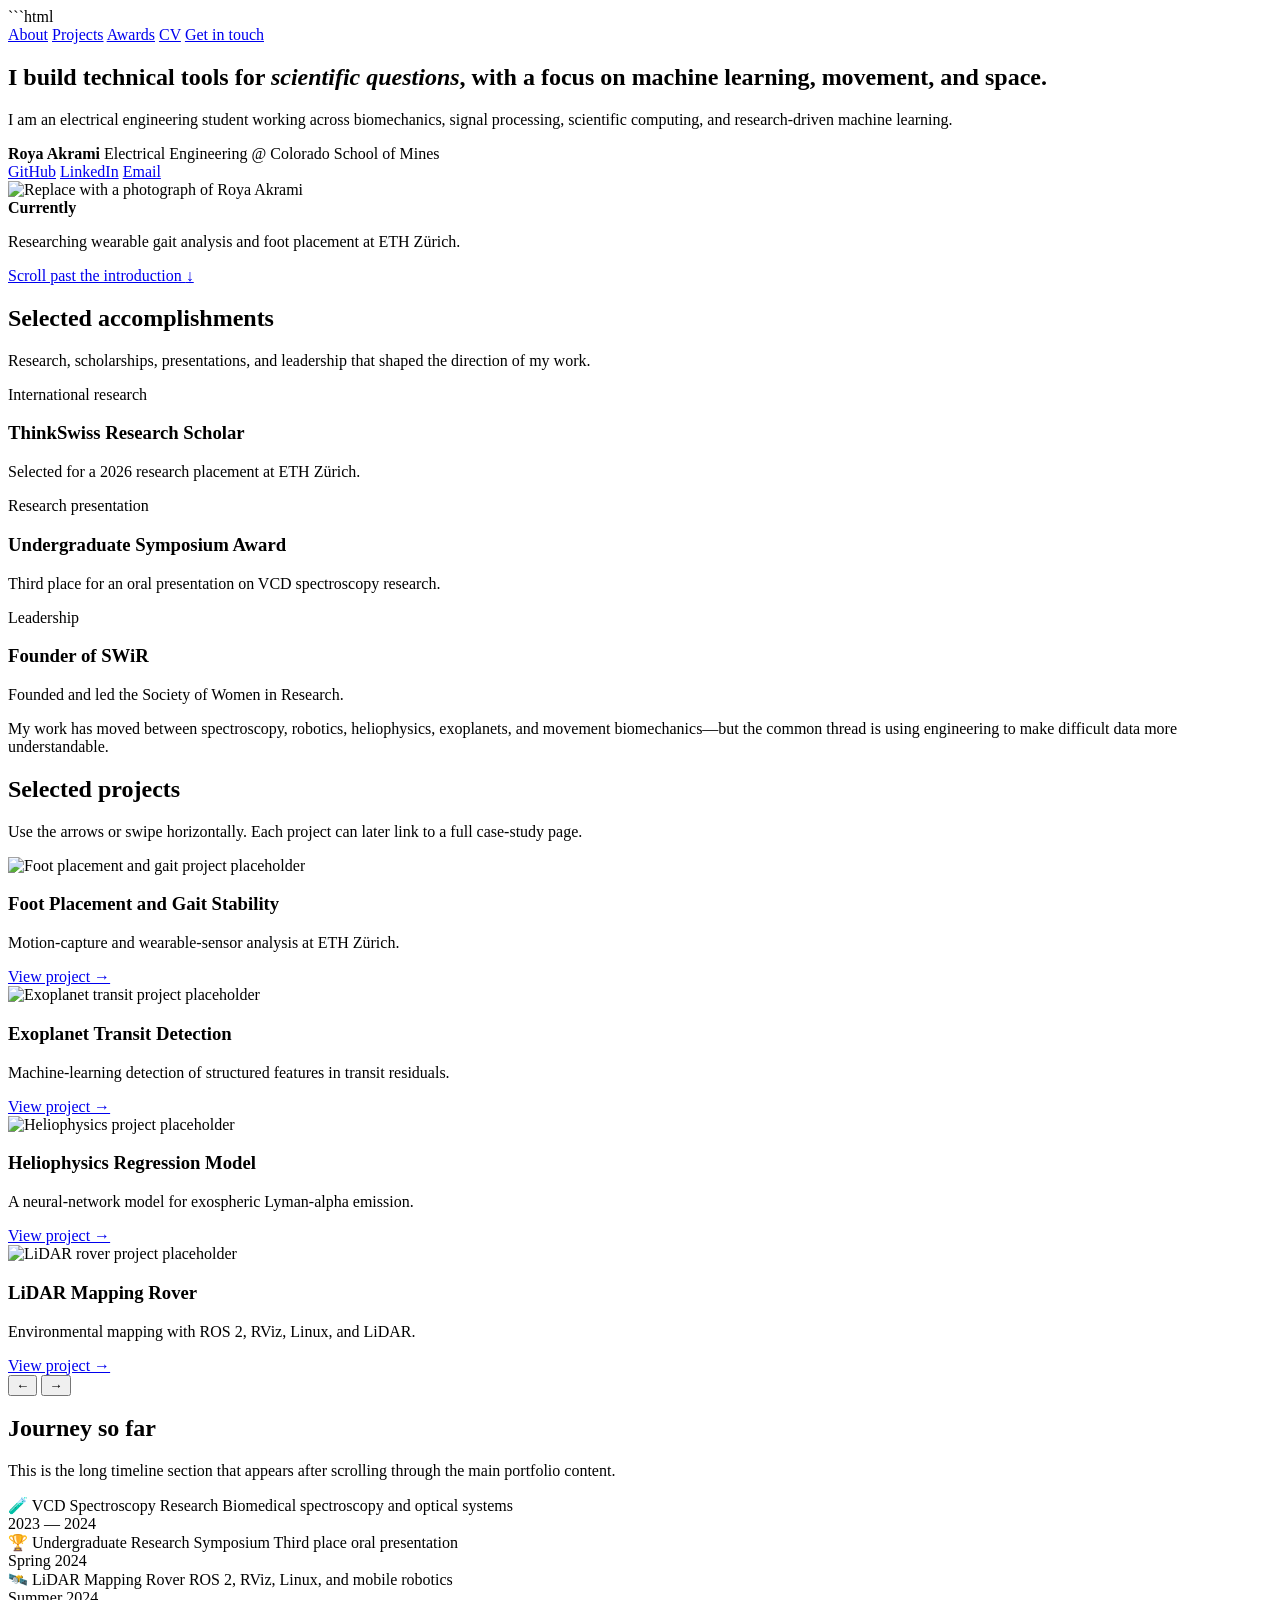
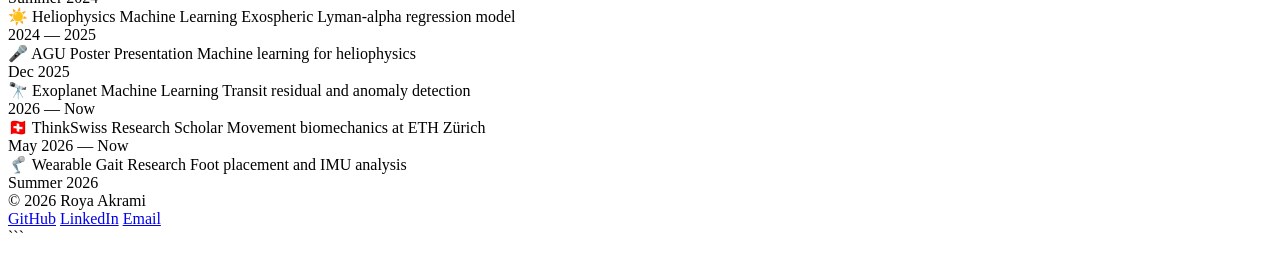
==== index.html @ 5601d7e2 "Create index.html" ====
```html
<!doctype html>
<html lang="en">
<head>
  <meta charset="utf-8">
  <meta name="viewport" content="width=device-width, initial-scale=1">
  <meta name="description" content="Roya Akrami — electrical engineering, research, machine learning, and scientific computing.">
  <title>Roya Akrami</title>
  <link rel="stylesheet" href="styles.css">
</head>
<body>
  <div class="site">

<header class="site-header">
  <a class="logo-dots" href="index.html" aria-label="Roya Akrami home">
    <span></span><span></span><span></span><span></span><span></span>
  </a>

  <nav class="nav" aria-label="Main navigation">
    <a href="about.html" >About</a>
    <a href="projects.html" >Projects</a>
    <a href="awards.html" >Awards</a>
    <a href="cv.html" >CV</a>
    <a class="contact-link" href="mailto:YOUR-EMAIL">Get in touch</a>
  </nav>
</header>


    <main>
      <section class="hero">
        <div class="hero-copy">
          <h1>
            I build technical tools for
            <em>scientific questions</em>,
            with a focus on <strong>machine learning</strong>,
            <span class="highlight-word">movement</span>,
            and space.
          </h1>

          <p class="hero-intro">
            I am an electrical engineering student working across biomechanics,
            signal processing, scientific computing, and research-driven machine learning.
          </p>

          <div class="identity">
            <strong>Roya Akrami</strong>
            <span>Electrical Engineering @ Colorado School of Mines</span>

            <div class="social-row">
              <a href="https://github.com/YOUR-USERNAME">GitHub</a>
              <a href="https://www.linkedin.com/in/YOUR-LINKEDIN">LinkedIn</a>
              <a href="mailto:YOUR-EMAIL">Email</a>
            </div>
          </div>
        </div>

        <aside class="hero-visual">
          <article class="photo-card">
            <img src="assets/profile-placeholder.svg" alt="Replace with a photograph of Roya Akrami">
            <div class="photo-caption">
              <strong>Currently</strong>
              <p>Researching wearable gait analysis and foot placement at ETH Zürich.</p>
            </div>
          </article>

          <a class="scroll-pill" href="#accomplishments">
            Scroll past the introduction
            <span aria-hidden="true">↓</span>
          </a>
        </aside>
      </section>

      <section class="section" id="accomplishments">
        <div class="section-heading">
          <h2>Selected accomplishments</h2>
          <p>
            Research, scholarships, presentations, and leadership that shaped
            the direction of my work.
          </p>
        </div>

        <div class="cards">
          <article class="accomplishment-card">
            <span class="card-kicker">International research</span>
            <h3>ThinkSwiss Research Scholar</h3>
            <p>Selected for a 2026 research placement at ETH Zürich.</p>
          </article>

          <article class="accomplishment-card">
            <span class="card-kicker">Research presentation</span>
            <h3>Undergraduate Symposium Award</h3>
            <p>Third place for an oral presentation on VCD spectroscopy research.</p>
          </article>

          <article class="accomplishment-card">
            <span class="card-kicker">Leadership</span>
            <h3>Founder of SWiR</h3>
            <p>Founded and led the Society of Women in Research.</p>
          </article>
        </div>

        <p class="accomplishments-note">
          My work has moved between spectroscopy, robotics, heliophysics,
          exoplanets, and movement biomechanics—but the common thread is using
          engineering to make difficult data more understandable.
        </p>
      </section>

      <section class="section" id="projects">
        <div class="section-heading">
          <h2>Selected projects</h2>
          <p>
            Use the arrows or swipe horizontally. Each project can later link
            to a full case-study page.
          </p>
        </div>

        <div class="project-slider">
          <div class="project-track" data-project-track>
            <article class="project-card">
              <img src="assets/gait-project.svg" alt="Foot placement and gait project placeholder">
              <div class="project-card-content">
                <h3>Foot Placement and Gait Stability</h3>
                <p>Motion-capture and wearable-sensor analysis at ETH Zürich.</p>
                <a href="projects.html#foot-placement">View project →</a>
              </div>
            </article>

            <article class="project-card">
              <img src="assets/exoplanet-project.svg" alt="Exoplanet transit project placeholder">
              <div class="project-card-content">
                <h3>Exoplanet Transit Detection</h3>
                <p>Machine-learning detection of structured features in transit residuals.</p>
                <a href="projects.html#exoplanet">View project →</a>
              </div>
            </article>

            <article class="project-card">
              <img src="assets/heliophysics-project.svg" alt="Heliophysics project placeholder">
              <div class="project-card-content">
                <h3>Heliophysics Regression Model</h3>
                <p>A neural-network model for exospheric Lyman-alpha emission.</p>
                <a href="projects.html#heliophysics">View project →</a>
              </div>
            </article>

            <article class="project-card">
              <img src="assets/lidar-project.svg" alt="LiDAR rover project placeholder">
              <div class="project-card-content">
                <h3>LiDAR Mapping Rover</h3>
                <p>Environmental mapping with ROS 2, RViz, Linux, and LiDAR.</p>
                <a href="projects.html#lidar">View project →</a>
              </div>
            </article>
          </div>

          <div class="slider-controls">
            <button class="slider-button" data-slider-previous aria-label="Previous project">←</button>
            <button class="slider-button" data-slider-next aria-label="Next project">→</button>
          </div>
        </div>
      </section>

      <section class="section" id="timeline">
        <div class="section-heading">
          <h2>Journey so far</h2>
          <p>
            This is the long timeline section that appears after scrolling
            through the main portfolio content.
          </p>
        </div>

        <div class="timeline">

    <div class="timeline-row">
      <div class="timeline-content">
        <span class="timeline-icon">🧪</span>
        <span class="timeline-title">VCD Spectroscopy Research</span>
        <span class="timeline-subtitle">Biomedical spectroscopy and optical systems</span>
      </div>
      <div class="timeline-line"></div>
      <div class="timeline-date">2023 — 2024</div>
    </div>


    <div class="timeline-row">
      <div class="timeline-content">
        <span class="timeline-icon">🏆</span>
        <span class="timeline-title">Undergraduate Research Symposium</span>
        <span class="timeline-subtitle">Third place oral presentation</span>
      </div>
      <div class="timeline-line"></div>
      <div class="timeline-date">Spring 2024</div>
    </div>


    <div class="timeline-row">
      <div class="timeline-content">
        <span class="timeline-icon">🛰️</span>
        <span class="timeline-title">LiDAR Mapping Rover</span>
        <span class="timeline-subtitle">ROS 2, RViz, Linux, and mobile robotics</span>
      </div>
      <div class="timeline-line"></div>
      <div class="timeline-date">Summer 2024</div>
    </div>


    <div class="timeline-row">
      <div class="timeline-content">
        <span class="timeline-icon">☀️</span>
        <span class="timeline-title">Heliophysics Machine Learning</span>
        <span class="timeline-subtitle">Exospheric Lyman-alpha regression model</span>
      </div>
      <div class="timeline-line"></div>
      <div class="timeline-date">2024 — 2025</div>
    </div>


    <div class="timeline-row">
      <div class="timeline-content">
        <span class="timeline-icon">🎤</span>
        <span class="timeline-title">AGU Poster Presentation</span>
        <span class="timeline-subtitle">Machine learning for heliophysics</span>
      </div>
      <div class="timeline-line"></div>
      <div class="timeline-date">Dec 2025</div>
    </div>


    <div class="timeline-row">
      <div class="timeline-content">
        <span class="timeline-icon">🔭</span>
        <span class="timeline-title">Exoplanet Machine Learning</span>
        <span class="timeline-subtitle">Transit residual and anomaly detection</span>
      </div>
      <div class="timeline-line"></div>
      <div class="timeline-date">2026 — Now<span class="current-dot"></span></div>
    </div>


    <div class="timeline-row">
      <div class="timeline-content">
        <span class="timeline-icon">🇨🇭</span>
        <span class="timeline-title">ThinkSwiss Research Scholar</span>
        <span class="timeline-subtitle">Movement biomechanics at ETH Zürich</span>
      </div>
      <div class="timeline-line"></div>
      <div class="timeline-date">May 2026 — Now<span class="current-dot"></span></div>
    </div>


    <div class="timeline-row">
      <div class="timeline-content">
        <span class="timeline-icon">🦿</span>
        <span class="timeline-title">Wearable Gait Research</span>
        <span class="timeline-subtitle">Foot placement and IMU analysis</span>
      </div>
      <div class="timeline-line"></div>
      <div class="timeline-date">Summer 2026</div>
    </div>

        </div>
      </section>
    </main>


<footer class="site-footer">
  <span>© 2026 Roya Akrami</span>
  <div class="footer-links">
    <a href="https://github.com/YOUR-USERNAME">GitHub</a>
    <a href="https://www.linkedin.com/in/YOUR-LINKEDIN">LinkedIn</a>
    <a href="mailto:YOUR-EMAIL">Email</a>
  </div>
</footer>

  </div>

  <script src="script.js"></script>
</body>
</html>
```
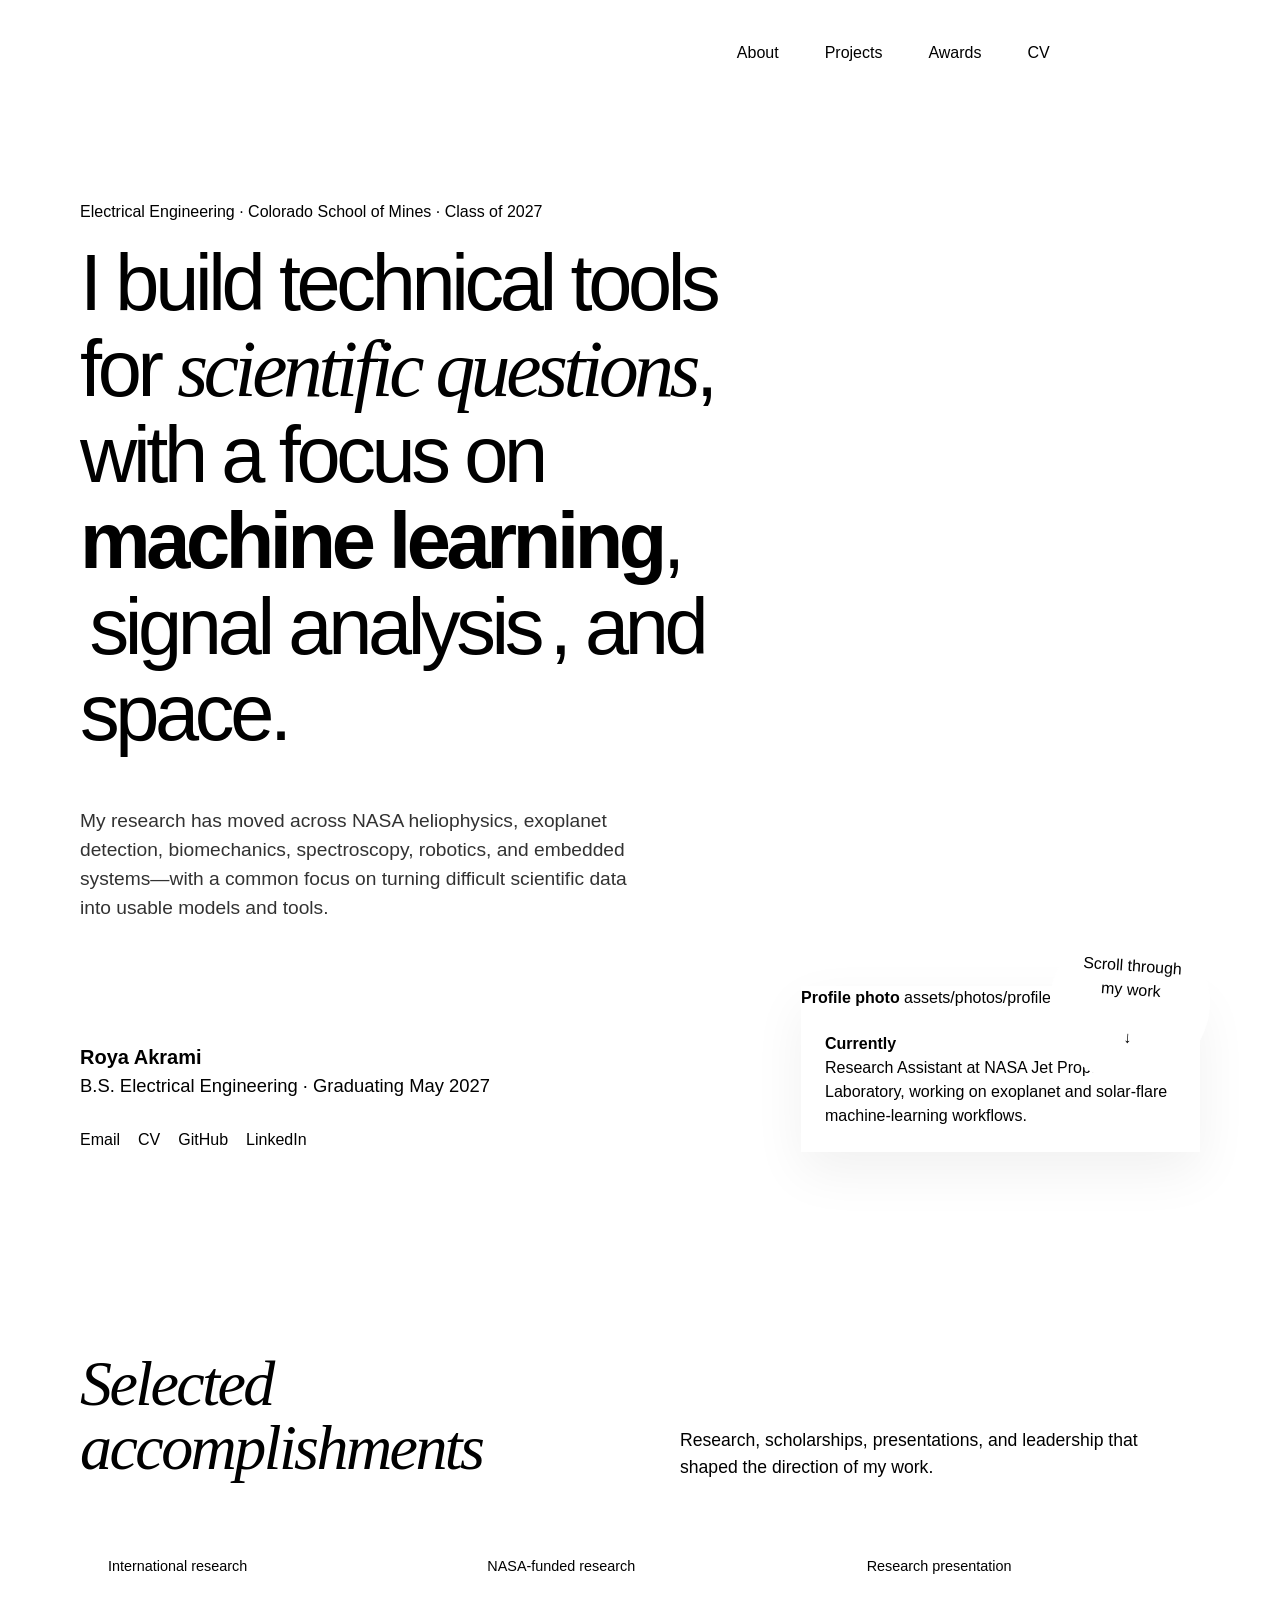
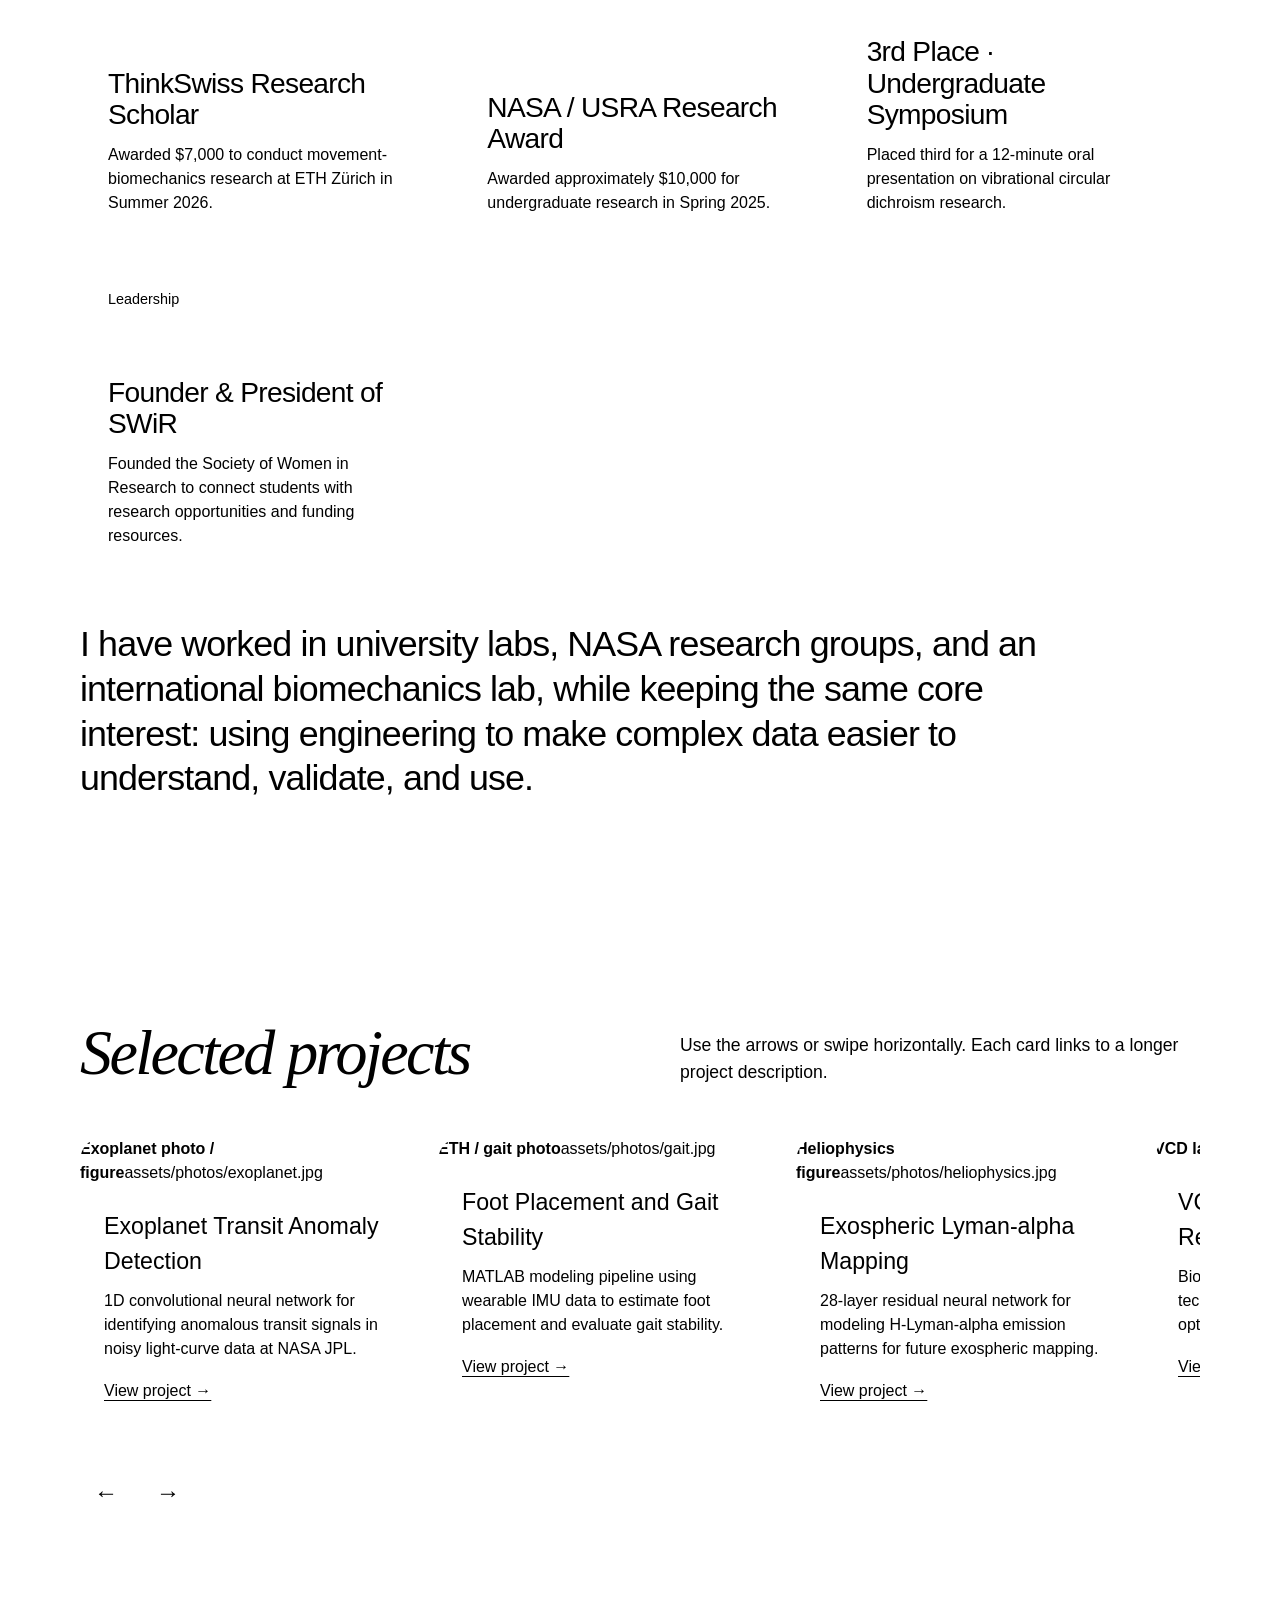
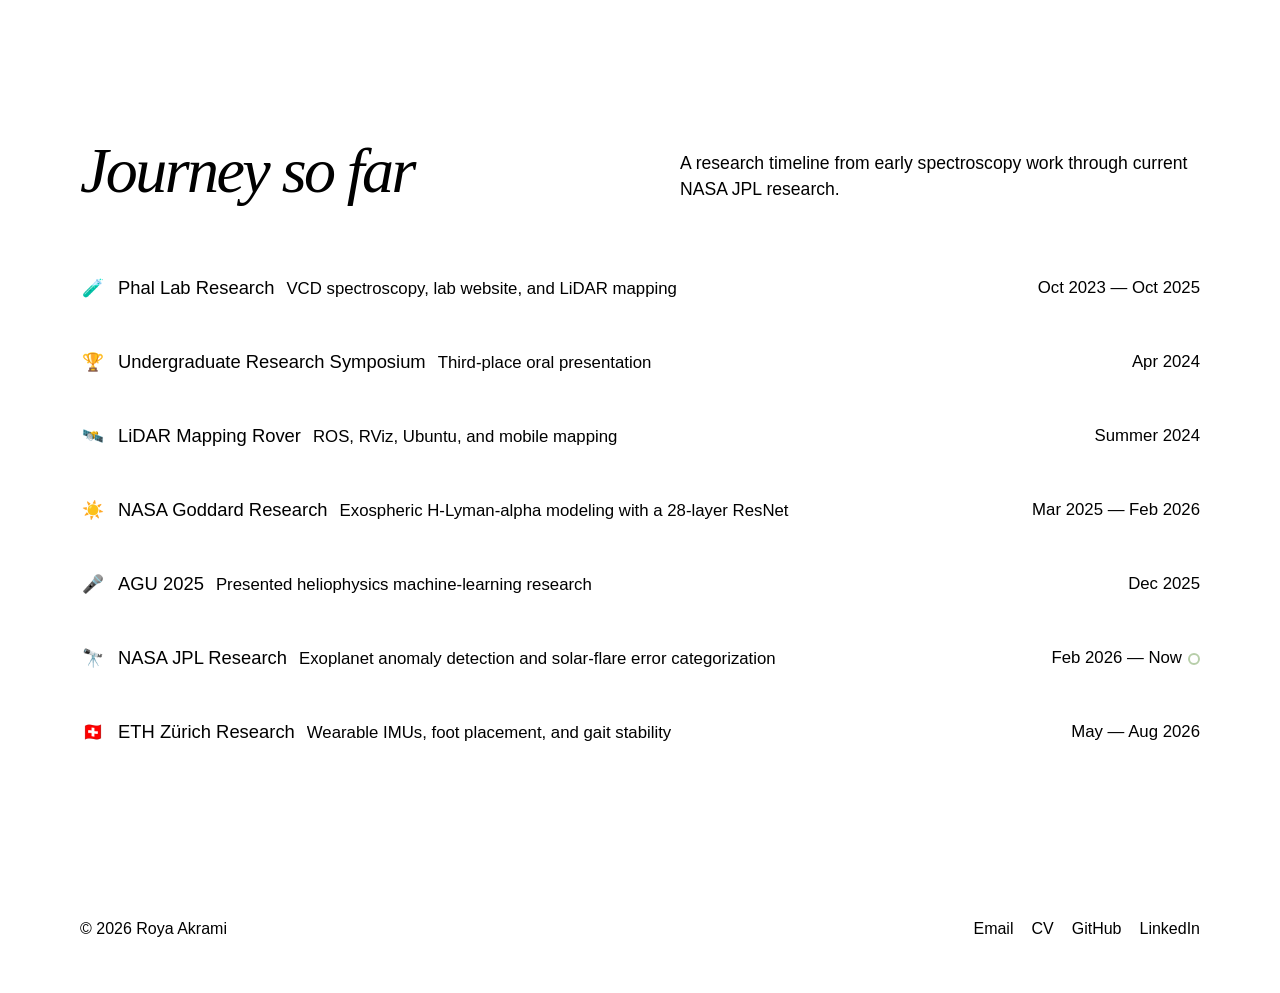
==== commit 5e8c4972: "Update index.html" ====
--- a/index.html
+++ b/index.html
@@ -1,70 +1,76 @@
-```html
 <!doctype html>
 <html lang="en">
 <head>
   <meta charset="utf-8">
   <meta name="viewport" content="width=device-width, initial-scale=1">
-  <meta name="description" content="Roya Akrami — electrical engineering, research, machine learning, and scientific computing.">
+  <meta name="description" content="Roya Akrami — electrical engineering, research, machine learning, scientific computing, biomechanics, and space science.">
   <title>Roya Akrami</title>
   <link rel="stylesheet" href="styles.css">
 </head>
 <body>
   <div class="site">
-
-<header class="site-header">
-  <a class="logo-dots" href="index.html" aria-label="Roya Akrami home">
-    <span></span><span></span><span></span><span></span><span></span>
-  </a>
-
-  <nav class="nav" aria-label="Main navigation">
-    <a href="about.html" >About</a>
-    <a href="projects.html" >Projects</a>
-    <a href="awards.html" >Awards</a>
-    <a href="cv.html" >CV</a>
-    <a class="contact-link" href="mailto:YOUR-EMAIL">Get in touch</a>
-  </nav>
-</header>
-
+    <header class="site-header">
+      <a class="logo-dots" href="index.html" aria-label="Roya Akrami home">
+        <span></span><span></span><span></span><span></span><span></span>
+      </a>
+
+      <nav class="nav" aria-label="Main navigation">
+        <a href="about.html">About</a>
+        <a href="projects.html">Projects</a>
+        <a href="awards.html">Awards</a>
+        <a href="cv.html">CV</a>
+        <a class="contact-link" href="mailto:roya_akrami@mines.edu">Get in touch</a>
+      </nav>
+    </header>
 
     <main>
       <section class="hero">
         <div class="hero-copy">
+          <p class="eyebrow">Electrical Engineering · Colorado School of Mines · Class of 2027</p>
           <h1>
             I build technical tools for
             <em>scientific questions</em>,
             with a focus on <strong>machine learning</strong>,
-            <span class="highlight-word">movement</span>,
+            <span class="highlight-word">signal analysis</span>,
             and space.
           </h1>
 
           <p class="hero-intro">
-            I am an electrical engineering student working across biomechanics,
-            signal processing, scientific computing, and research-driven machine learning.
+            My research has moved across NASA heliophysics, exoplanet detection,
+            biomechanics, spectroscopy, robotics, and embedded systems—with a common
+            focus on turning difficult scientific data into usable models and tools.
           </p>
 
           <div class="identity">
             <strong>Roya Akrami</strong>
-            <span>Electrical Engineering @ Colorado School of Mines</span>
+            <span>B.S. Electrical Engineering · Graduating May 2027</span>
 
             <div class="social-row">
+              <a href="mailto:roya_akrami@mines.edu">Email</a>
+              <a href="cv.html">CV</a>
+              <!-- Replace these two placeholders when you want to add your profiles. -->
               <a href="https://github.com/YOUR-USERNAME">GitHub</a>
               <a href="https://www.linkedin.com/in/YOUR-LINKEDIN">LinkedIn</a>
-              <a href="mailto:YOUR-EMAIL">Email</a>
             </div>
           </div>
         </div>
 
         <aside class="hero-visual">
           <article class="photo-card">
-            <img src="assets/profile-placeholder.svg" alt="Replace with a photograph of Roya Akrami">
+            <div class="photo-slot portrait-photo" style="--photo: url('assets/photos/profile.jpg');">
+              <div class="photo-slot-label">
+                <strong>Profile photo</strong>
+                <span>assets/photos/profile.jpg</span>
+              </div>
+            </div>
             <div class="photo-caption">
               <strong>Currently</strong>
-              <p>Researching wearable gait analysis and foot placement at ETH Zürich.</p>
+              <p>Research Assistant at NASA Jet Propulsion Laboratory, working on exoplanet and solar-flare machine-learning workflows.</p>
             </div>
           </article>
 
           <a class="scroll-pill" href="#accomplishments">
-            Scroll past the introduction
+            Scroll through my work
             <span aria-hidden="true">↓</span>
           </a>
         </aside>
@@ -73,82 +79,101 @@
       <section class="section" id="accomplishments">
         <div class="section-heading">
           <h2>Selected accomplishments</h2>
-          <p>
-            Research, scholarships, presentations, and leadership that shaped
-            the direction of my work.
-          </p>
-        </div>
-
-        <div class="cards">
+          <p>Research, scholarships, presentations, and leadership that shaped the direction of my work.</p>
+        </div>
+
+        <div class="cards accomplishment-grid">
           <article class="accomplishment-card">
             <span class="card-kicker">International research</span>
             <h3>ThinkSwiss Research Scholar</h3>
-            <p>Selected for a 2026 research placement at ETH Zürich.</p>
+            <p>Awarded $7,000 to conduct movement-biomechanics research at ETH Zürich in Summer 2026.</p>
+          </article>
+
+          <article class="accomplishment-card">
+            <span class="card-kicker">NASA-funded research</span>
+            <h3>NASA / USRA Research Award</h3>
+            <p>Awarded approximately $10,000 for undergraduate research in Spring 2025.</p>
           </article>
 
           <article class="accomplishment-card">
             <span class="card-kicker">Research presentation</span>
-            <h3>Undergraduate Symposium Award</h3>
-            <p>Third place for an oral presentation on VCD spectroscopy research.</p>
+            <h3>3rd Place · Undergraduate Symposium</h3>
+            <p>Placed third for a 12-minute oral presentation on vibrational circular dichroism research.</p>
           </article>
 
           <article class="accomplishment-card">
             <span class="card-kicker">Leadership</span>
-            <h3>Founder of SWiR</h3>
-            <p>Founded and led the Society of Women in Research.</p>
+            <h3>Founder & President of SWiR</h3>
+            <p>Founded the Society of Women in Research to connect students with research opportunities and funding resources.</p>
           </article>
         </div>
 
         <p class="accomplishments-note">
-          My work has moved between spectroscopy, robotics, heliophysics,
-          exoplanets, and movement biomechanics—but the common thread is using
-          engineering to make difficult data more understandable.
+          I have worked in university labs, NASA research groups, and an international biomechanics lab,
+          while keeping the same core interest: using engineering to make complex data easier to understand,
+          validate, and use.
         </p>
       </section>
 
       <section class="section" id="projects">
         <div class="section-heading">
           <h2>Selected projects</h2>
-          <p>
-            Use the arrows or swipe horizontally. Each project can later link
-            to a full case-study page.
-          </p>
+          <p>Use the arrows or swipe horizontally. Each card links to a longer project description.</p>
         </div>
 
         <div class="project-slider">
           <div class="project-track" data-project-track>
             <article class="project-card">
-              <img src="assets/gait-project.svg" alt="Foot placement and gait project placeholder">
+              <div class="photo-slot project-photo" style="--photo: url('assets/photos/exoplanet.jpg');">
+                <div class="photo-slot-label"><strong>Exoplanet photo / figure</strong><span>assets/photos/exoplanet.jpg</span></div>
+              </div>
+              <div class="project-card-content">
+                <h3>Exoplanet Transit Anomaly Detection</h3>
+                <p>1D convolutional neural network for identifying anomalous transit signals in noisy light-curve data at NASA JPL.</p>
+                <a href="projects.html#exoplanet">View project →</a>
+              </div>
+            </article>
+
+            <article class="project-card">
+              <div class="photo-slot project-photo" style="--photo: url('assets/photos/gait.jpg');">
+                <div class="photo-slot-label"><strong>ETH / gait photo</strong><span>assets/photos/gait.jpg</span></div>
+              </div>
               <div class="project-card-content">
                 <h3>Foot Placement and Gait Stability</h3>
-                <p>Motion-capture and wearable-sensor analysis at ETH Zürich.</p>
+                <p>MATLAB modeling pipeline using wearable IMU data to estimate foot placement and evaluate gait stability.</p>
                 <a href="projects.html#foot-placement">View project →</a>
               </div>
             </article>
 
             <article class="project-card">
-              <img src="assets/exoplanet-project.svg" alt="Exoplanet transit project placeholder">
-              <div class="project-card-content">
-                <h3>Exoplanet Transit Detection</h3>
-                <p>Machine-learning detection of structured features in transit residuals.</p>
-                <a href="projects.html#exoplanet">View project →</a>
-              </div>
-            </article>
-
-            <article class="project-card">
-              <img src="assets/heliophysics-project.svg" alt="Heliophysics project placeholder">
-              <div class="project-card-content">
-                <h3>Heliophysics Regression Model</h3>
-                <p>A neural-network model for exospheric Lyman-alpha emission.</p>
+              <div class="photo-slot project-photo" style="--photo: url('assets/photos/heliophysics.jpg');">
+                <div class="photo-slot-label"><strong>Heliophysics figure</strong><span>assets/photos/heliophysics.jpg</span></div>
+              </div>
+              <div class="project-card-content">
+                <h3>Exospheric Lyman-alpha Mapping</h3>
+                <p>28-layer residual neural network for modeling H-Lyman-alpha emission patterns for future exospheric mapping.</p>
                 <a href="projects.html#heliophysics">View project →</a>
               </div>
             </article>
 
             <article class="project-card">
-              <img src="assets/lidar-project.svg" alt="LiDAR rover project placeholder">
+              <div class="photo-slot project-photo" style="--photo: url('assets/photos/vcd.jpg');">
+                <div class="photo-slot-label"><strong>VCD lab photo</strong><span>assets/photos/vcd.jpg</span></div>
+              </div>
+              <div class="project-card-content">
+                <h3>VCD Spectroscopy Research</h3>
+                <p>Biomedical spectroscopy research, technical figures, literature work, and optical-system research.</p>
+                <a href="projects.html#vcd">View project →</a>
+              </div>
+            </article>
+
+            <article class="project-card">
+              <div class="photo-slot project-photo" style="--photo: url('assets/photos/lidar.jpg');">
+                <div class="photo-slot-label"><strong>LiDAR rover photo</strong><span>assets/photos/lidar.jpg</span></div>
+              </div>
               <div class="project-card-content">
                 <h3>LiDAR Mapping Rover</h3>
-                <p>Environmental mapping with ROS 2, RViz, Linux, and LiDAR.</p>
+                <p>2D environmental mapping on a LattePanda using Ubuntu, ROS, RViz, and LiDAR.</p>
                 <a href="projects.html#lidar">View project →</a>
               </div>
             </article>
@@ -164,118 +189,31 @@
       <section class="section" id="timeline">
         <div class="section-heading">
           <h2>Journey so far</h2>
-          <p>
-            This is the long timeline section that appears after scrolling
-            through the main portfolio content.
-          </p>
+          <p>A research timeline from early spectroscopy work through current NASA JPL research.</p>
         </div>
 
         <div class="timeline">
-
-    <div class="timeline-row">
-      <div class="timeline-content">
-        <span class="timeline-icon">🧪</span>
-        <span class="timeline-title">VCD Spectroscopy Research</span>
-        <span class="timeline-subtitle">Biomedical spectroscopy and optical systems</span>
+          <div class="timeline-row"><div class="timeline-content"><span class="timeline-icon">🧪</span><span class="timeline-title">Phal Lab Research</span><span class="timeline-subtitle">VCD spectroscopy, lab website, and LiDAR mapping</span></div><div class="timeline-line"></div><div class="timeline-date">Oct 2023 — Oct 2025</div></div>
+          <div class="timeline-row"><div class="timeline-content"><span class="timeline-icon">🏆</span><span class="timeline-title">Undergraduate Research Symposium</span><span class="timeline-subtitle">Third-place oral presentation</span></div><div class="timeline-line"></div><div class="timeline-date">Apr 2024</div></div>
+          <div class="timeline-row"><div class="timeline-content"><span class="timeline-icon">🛰️</span><span class="timeline-title">LiDAR Mapping Rover</span><span class="timeline-subtitle">ROS, RViz, Ubuntu, and mobile mapping</span></div><div class="timeline-line"></div><div class="timeline-date">Summer 2024</div></div>
+          <div class="timeline-row"><div class="timeline-content"><span class="timeline-icon">☀️</span><span class="timeline-title">NASA Goddard Research</span><span class="timeline-subtitle">Exospheric H-Lyman-alpha modeling with a 28-layer ResNet</span></div><div class="timeline-line"></div><div class="timeline-date">Mar 2025 — Feb 2026</div></div>
+          <div class="timeline-row"><div class="timeline-content"><span class="timeline-icon">🎤</span><span class="timeline-title">AGU 2025</span><span class="timeline-subtitle">Presented heliophysics machine-learning research</span></div><div class="timeline-line"></div><div class="timeline-date">Dec 2025</div></div>
+          <div class="timeline-row"><div class="timeline-content"><span class="timeline-icon">🔭</span><span class="timeline-title">NASA JPL Research</span><span class="timeline-subtitle">Exoplanet anomaly detection and solar-flare error categorization</span></div><div class="timeline-line"></div><div class="timeline-date">Feb 2026 — Now<span class="current-dot"></span></div></div>
+          <div class="timeline-row"><div class="timeline-content"><span class="timeline-icon">🇨🇭</span><span class="timeline-title">ETH Zürich Research</span><span class="timeline-subtitle">Wearable IMUs, foot placement, and gait stability</span></div><div class="timeline-line"></div><div class="timeline-date">May — Aug 2026</div></div>
+        </div>
+      </section>
+    </main>
+
+    <footer class="site-footer">
+      <span>© 2026 Roya Akrami</span>
+      <div class="footer-links">
+        <a href="mailto:roya_akrami@mines.edu">Email</a>
+        <a href="cv.html">CV</a>
+        <a href="https://github.com/YOUR-USERNAME">GitHub</a>
+        <a href="https://www.linkedin.com/in/YOUR-LINKEDIN">LinkedIn</a>
       </div>
-      <div class="timeline-line"></div>
-      <div class="timeline-date">2023 — 2024</div>
-    </div>
-
-
-    <div class="timeline-row">
-      <div class="timeline-content">
-        <span class="timeline-icon">🏆</span>
-        <span class="timeline-title">Undergraduate Research Symposium</span>
-        <span class="timeline-subtitle">Third place oral presentation</span>
-      </div>
-      <div class="timeline-line"></div>
-      <div class="timeline-date">Spring 2024</div>
-    </div>
-
-
-    <div class="timeline-row">
-      <div class="timeline-content">
-        <span class="timeline-icon">🛰️</span>
-        <span class="timeline-title">LiDAR Mapping Rover</span>
-        <span class="timeline-subtitle">ROS 2, RViz, Linux, and mobile robotics</span>
-      </div>
-      <div class="timeline-line"></div>
-      <div class="timeline-date">Summer 2024</div>
-    </div>
-
-
-    <div class="timeline-row">
-      <div class="timeline-content">
-        <span class="timeline-icon">☀️</span>
-        <span class="timeline-title">Heliophysics Machine Learning</span>
-        <span class="timeline-subtitle">Exospheric Lyman-alpha regression model</span>
-      </div>
-      <div class="timeline-line"></div>
-      <div class="timeline-date">2024 — 2025</div>
-    </div>
-
-
-    <div class="timeline-row">
-      <div class="timeline-content">
-        <span class="timeline-icon">🎤</span>
-        <span class="timeline-title">AGU Poster Presentation</span>
-        <span class="timeline-subtitle">Machine learning for heliophysics</span>
-      </div>
-      <div class="timeline-line"></div>
-      <div class="timeline-date">Dec 2025</div>
-    </div>
-
-
-    <div class="timeline-row">
-      <div class="timeline-content">
-        <span class="timeline-icon">🔭</span>
-        <span class="timeline-title">Exoplanet Machine Learning</span>
-        <span class="timeline-subtitle">Transit residual and anomaly detection</span>
-      </div>
-      <div class="timeline-line"></div>
-      <div class="timeline-date">2026 — Now<span class="current-dot"></span></div>
-    </div>
-
-
-    <div class="timeline-row">
-      <div class="timeline-content">
-        <span class="timeline-icon">🇨🇭</span>
-        <span class="timeline-title">ThinkSwiss Research Scholar</span>
-        <span class="timeline-subtitle">Movement biomechanics at ETH Zürich</span>
-      </div>
-      <div class="timeline-line"></div>
-      <div class="timeline-date">May 2026 — Now<span class="current-dot"></span></div>
-    </div>
-
-
-    <div class="timeline-row">
-      <div class="timeline-content">
-        <span class="timeline-icon">🦿</span>
-        <span class="timeline-title">Wearable Gait Research</span>
-        <span class="timeline-subtitle">Foot placement and IMU analysis</span>
-      </div>
-      <div class="timeline-line"></div>
-      <div class="timeline-date">Summer 2026</div>
-    </div>
-
-        </div>
-      </section>
-    </main>
-
-
-<footer class="site-footer">
-  <span>© 2026 Roya Akrami</span>
-  <div class="footer-links">
-    <a href="https://github.com/YOUR-USERNAME">GitHub</a>
-    <a href="https://www.linkedin.com/in/YOUR-LINKEDIN">LinkedIn</a>
-    <a href="mailto:YOUR-EMAIL">Email</a>
+    </footer>
   </div>
-</footer>
-
-  </div>
-
   <script src="script.js"></script>
 </body>
 </html>
-```
--- a/styles.css
+++ b/styles.css
@@ -0,0 +1,708 @@
+
+```css
+:root {
+  --background: #ffffff;
+  --text: #1d1d1d;
+  --muted: #676767;
+  --line: #dedede;
+  --soft: #f7f7f5;
+  --accent: #dff4d2;
+  --accent-strong: #40652d;
+  --max-width: 1500px;
+  --radius: 28px;
+}
+
+* {
+  box-sizing: border-box;
+}
+
+html {
+  scroll-behavior: smooth;
+}
+
+body {
+  margin: 0;
+  background: var(--background);
+  color: var(--text);
+  font-family: Arial, Helvetica, sans-serif;
+  line-height: 1.5;
+}
+
+a {
+  color: inherit;
+}
+
+img {
+  display: block;
+  max-width: 100%;
+}
+
+button,
+a {
+  -webkit-tap-highlight-color: transparent;
+}
+
+.site {
+  width: 100%;
+  max-width: 1450px;
+  margin: 0 auto;
+  padding-left: 80px;
+  padding-right: 80px;
+}
+
+.site-header {
+  display: flex;
+  align-items: center;
+  justify-content: space-between;
+  gap: 28px;
+  padding: 30px 0;
+}
+
+.logo-dots {
+  display: flex;
+  align-items: center;
+  gap: 4px;
+  text-decoration: none;
+}
+
+.logo-dots span {
+  display: block;
+  width: 20px;
+  height: 20px;
+  background: var(--text);
+  border-radius: 50%;
+}
+
+.logo-dots span:nth-child(1),
+.logo-dots span:nth-child(4) {
+  width: 27px;
+  border-radius: 50%;
+}
+
+.nav {
+  display: flex;
+  align-items: center;
+  flex-wrap: wrap;
+  justify-content: flex-end;
+  gap: 10px;
+}
+
+.nav a {
+  padding: 10px 17px;
+  border: 1px solid transparent;
+  border-radius: 999px;
+  text-decoration: none;
+}
+
+.nav a:hover,
+.nav a:focus-visible,
+.nav a[aria-current="page"] {
+  border-color: var(--text);
+}
+
+.nav .contact-link {
+  background: var(--text);
+  color: white;
+}
+
+.hero {
+  display: grid;
+  grid-template-columns: minmax(0, 1.25fr) minmax(300px, 0.75fr);
+  gap: 56px;
+  min-height: 760px;
+  padding: 78px 0 90px;
+}
+
+.hero-copy {
+  align-self: start;
+}
+
+.hero h1 {
+  max-width: 1040px;
+  margin: 0;
+  font-size: clamp(3.2rem, 6.2vw, 7rem);
+  font-weight: 400;
+  line-height: 1.08;
+  letter-spacing: -0.055em;
+}
+
+.hero h1 em {
+  font-family: Georgia, "Times New Roman", serif;
+  font-weight: 400;
+}
+
+.hero h1 strong {
+  font-weight: 700;
+}
+
+.highlight-word {
+  padding: 0 0.12em;
+  background: var(--accent);
+}
+
+.hero-intro {
+  max-width: 560px;
+  margin: 52px 0 0;
+  color: #323232;
+  font-size: clamp(1.05rem, 1.5vw, 1.3rem);
+}
+
+.identity {
+  margin-top: 120px;
+}
+
+.identity strong {
+  display: block;
+  font-size: 1.25rem;
+}
+
+.identity span {
+  color: var(--muted);
+  font-size: 1.15rem;
+}
+
+.social-row {
+  display: flex;
+  gap: 18px;
+  margin-top: 28px;
+}
+
+.social-row a {
+  color: var(--muted);
+  text-decoration: none;
+}
+
+.social-row a:hover {
+  color: var(--text);
+}
+
+.hero-visual {
+  position: relative;
+  display: flex;
+  align-items: flex-end;
+  justify-content: center;
+  min-height: 620px;
+}
+
+.photo-card {
+  width: min(100%, 470px);
+  overflow: hidden;
+  border: 1px solid var(--line);
+  border-radius: var(--radius);
+  background: var(--soft);
+  box-shadow: 0 20px 50px rgba(0, 0, 0, 0.06);
+}
+
+.photo-card img {
+  width: 100%;
+  aspect-ratio: 4 / 5;
+  object-fit: cover;
+  background: #ececec;
+}
+
+.photo-caption {
+  padding: 22px 24px 24px;
+}
+
+.photo-caption p {
+  margin: 0;
+  color: var(--muted);
+}
+
+.scroll-pill {
+  position: absolute;
+  right: -10px;
+  bottom: 70px;
+  display: grid;
+  place-items: center;
+  width: 160px;
+  height: 160px;
+  padding: 20px;
+  border: 1px solid var(--text);
+  border-radius: 50%;
+  background: white;
+  text-align: center;
+  text-decoration: none;
+  transform: rotate(4deg);
+}
+
+.scroll-pill:hover {
+  background: var(--accent);
+}
+
+.section {
+  padding: 110px 0;
+  border-top: 1px solid var(--line);
+}
+
+.section-heading {
+  display: flex;
+  align-items: end;
+  justify-content: space-between;
+  gap: 30px;
+  margin-bottom: 48px;
+}
+
+.section-heading h2 {
+  margin: 0;
+  font-family: Georgia, "Times New Roman", serif;
+  font-size: clamp(2.8rem, 5vw, 5.2rem);
+  font-style: italic;
+  font-weight: 400;
+  line-height: 1;
+  letter-spacing: -0.04em;
+}
+
+.section-heading p {
+  max-width: 520px;
+  margin: 0;
+  color: var(--muted);
+  font-size: 1.1rem;
+}
+
+.cards {
+  display: grid;
+  grid-template-columns: repeat(3, 1fr);
+  gap: 18px;
+}
+
+.accomplishment-card {
+  display: flex;
+  flex-direction: column;
+  min-height: 315px;
+  padding: 28px;
+  border: 1px solid var(--line);
+  border-radius: 24px;
+  background: var(--soft);
+}
+
+.card-kicker {
+  color: var(--muted);
+  font-size: 0.9rem;
+}
+
+.accomplishment-card h3 {
+  margin: auto 0 12px;
+  font-size: clamp(1.5rem, 2.2vw, 2.25rem);
+  font-weight: 500;
+  line-height: 1.12;
+  letter-spacing: -0.025em;
+}
+
+.accomplishment-card p {
+  margin: 0;
+  color: var(--muted);
+}
+
+.accomplishments-note {
+  max-width: 980px;
+  margin: 46px 0 0;
+  font-size: clamp(1.35rem, 2.8vw, 2.6rem);
+  line-height: 1.25;
+  letter-spacing: -0.025em;
+}
+
+.project-slider {
+  position: relative;
+}
+
+.project-track {
+  display: grid;
+  grid-auto-flow: column;
+  grid-auto-columns: minmax(340px, 31%);
+  gap: 18px;
+  overflow-x: auto;
+  padding: 4px 0 16px;
+  scroll-behavior: smooth;
+  scroll-snap-type: x mandatory;
+  scrollbar-width: none;
+}
+
+.project-track::-webkit-scrollbar {
+  display: none;
+}
+
+.project-card {
+  overflow: hidden;
+  border: 1px solid var(--line);
+  border-radius: 24px;
+  background: white;
+  scroll-snap-align: start;
+}
+
+.project-card img {
+  width: 100%;
+  aspect-ratio: 16 / 10;
+  object-fit: cover;
+  background: var(--soft);
+  border-bottom: 1px solid var(--line);
+}
+
+.project-card-content {
+  padding: 24px;
+}
+
+.project-card h3 {
+  margin: 0 0 10px;
+  font-size: 1.45rem;
+  font-weight: 500;
+}
+
+.project-card p {
+  min-height: 72px;
+  margin: 0 0 18px;
+  color: var(--muted);
+}
+
+.project-card a {
+  text-underline-offset: 4px;
+}
+
+.slider-controls {
+  display: flex;
+  gap: 10px;
+  margin-top: 24px;
+}
+
+.slider-button {
+  width: 52px;
+  height: 52px;
+  border: 1px solid var(--text);
+  border-radius: 50%;
+  background: white;
+  font-size: 1.5rem;
+  cursor: pointer;
+}
+
+.slider-button:hover {
+  background: var(--accent);
+}
+
+.timeline {
+  margin-top: 18px;
+}
+
+.timeline-row {
+  display: grid;
+  grid-template-columns: minmax(300px, auto) minmax(120px, 1fr) auto;
+  align-items: center;
+  gap: 28px;
+  min-height: 74px;
+}
+
+.timeline-content {
+  display: flex;
+  align-items: baseline;
+  gap: 12px;
+  min-width: 0;
+}
+
+.timeline-icon {
+  width: 26px;
+  flex: 0 0 26px;
+  font-size: 1.1rem;
+  text-align: center;
+}
+
+.timeline-title {
+  font-size: 1.15rem;
+  white-space: nowrap;
+}
+
+.timeline-subtitle {
+  overflow: hidden;
+  color: var(--muted);
+  font-size: 1.05rem;
+  text-overflow: ellipsis;
+  white-space: nowrap;
+}
+
+.timeline-line {
+  height: 1px;
+  background: var(--line);
+}
+
+.timeline-date {
+  color: var(--muted);
+  font-size: 1.05rem;
+  white-space: nowrap;
+}
+
+.current-dot {
+  display: inline-block;
+  width: 12px;
+  height: 12px;
+  margin-left: 6px;
+  border: 2px solid #b7cea9;
+  border-radius: 50%;
+  background: var(--accent-strong);
+  vertical-align: middle;
+}
+
+.site-footer {
+  display: flex;
+  justify-content: space-between;
+  gap: 28px;
+  padding: 38px 0 52px;
+  border-top: 1px solid var(--line);
+  color: var(--muted);
+}
+
+.footer-links {
+  display: flex;
+  gap: 18px;
+}
+
+.footer-links a {
+  text-decoration: none;
+}
+
+.footer-links a:hover {
+  color: var(--text);
+}
+
+.page-hero {
+  padding: 100px 0 70px;
+}
+
+.page-hero h1 {
+  margin: 0;
+  font-size: clamp(3.4rem, 8vw, 7.5rem);
+  font-weight: 400;
+  letter-spacing: -0.055em;
+}
+
+.page-hero p {
+  max-width: 760px;
+  margin: 28px 0 0;
+  color: var(--muted);
+  font-size: 1.2rem;
+}
+
+.content-section {
+  padding: 72px 0 110px;
+  border-top: 1px solid var(--line);
+}
+
+.content-box {
+  max-width: 920px;
+}
+
+.content-box h2 {
+  margin: 54px 0 14px;
+  font-size: 2.2rem;
+  font-weight: 500;
+}
+
+.content-box h2:first-child {
+  margin-top: 0;
+}
+
+.content-box p,
+.content-box li {
+  color: #383838;
+  font-size: 1.08rem;
+}
+
+.document-box {
+  max-width: 760px;
+  padding: 46px;
+  border: 1px solid var(--line);
+  border-radius: 24px;
+  background: var(--soft);
+}
+
+.document-box h2 {
+  margin: 0;
+  font-size: 2rem;
+  font-weight: 500;
+}
+
+.document-box p {
+  color: var(--muted);
+}
+
+.button-row {
+  display: flex;
+  flex-wrap: wrap;
+  gap: 12px;
+  margin-top: 24px;
+}
+
+.button {
+  display: inline-block;
+  padding: 12px 18px;
+  border: 1px solid var(--text);
+  border-radius: 999px;
+  text-decoration: none;
+}
+
+.button.primary {
+  background: var(--text);
+  color: white;
+}
+
+.button:hover {
+  background: var(--accent);
+  color: var(--text);
+}
+
+.project-list {
+  display: grid;
+  gap: 22px;
+}
+
+.project-entry {
+  display: grid;
+  grid-template-columns: minmax(280px, 0.8fr) 1.2fr;
+  overflow: hidden;
+  border: 1px solid var(--line);
+  border-radius: 24px;
+}
+
+.project-entry img {
+  width: 100%;
+  height: 100%;
+  min-height: 300px;
+  object-fit: cover;
+  background: var(--soft);
+  border-right: 1px solid var(--line);
+}
+
+.project-entry-copy {
+  padding: 34px;
+}
+
+.project-entry-copy h2 {
+  margin: 0 0 12px;
+  font-size: 2rem;
+  font-weight: 500;
+}
+
+.project-entry-copy p {
+  color: var(--muted);
+}
+
+@media (max-width: 1000px) {
+  .hero {
+    grid-template-columns: 1fr;
+    min-height: auto;
+  }
+
+  .hero-visual {
+    min-height: auto;
+  }
+
+  .identity {
+    margin-top: 70px;
+  }
+
+  .scroll-pill {
+    right: 2%;
+  }
+
+  .cards {
+    grid-template-columns: 1fr;
+  }
+
+  .accomplishment-card {
+    min-height: 240px;
+  }
+
+  .project-track {
+    grid-auto-columns: minmax(320px, 72%);
+  }
+
+  .timeline-row {
+    grid-template-columns: 1fr auto;
+    gap: 14px 22px;
+    padding: 18px 0;
+    border-bottom: 1px solid var(--line);
+  }
+
+  .timeline-line {
+    display: none;
+  }
+
+  .project-entry {
+    grid-template-columns: 1fr;
+  }
+
+  .project-entry img {
+    min-height: 250px;
+    border-right: 0;
+    border-bottom: 1px solid var(--line);
+  }
+}
+
+@media (max-width: 700px) {
+  .site {
+  width: 100%;
+  padding-left: 20px;
+  padding-right: 20px;
+}
+
+  .site-header {
+    align-items: flex-start;
+    flex-direction: column;
+  }
+
+  .nav {
+    justify-content: flex-start;
+  }
+
+  .nav a {
+    padding: 7px 12px;
+  }
+
+  .hero {
+    padding-top: 54px;
+  }
+
+  .hero h1 {
+    font-size: 3.25rem;
+  }
+
+  .hero-visual {
+    display: block;
+  }
+
+  .scroll-pill {
+    position: static;
+    width: 125px;
+    height: 125px;
+    margin: 22px auto 0;
+  }
+
+  .section {
+    padding: 80px 0;
+  }
+
+  .section-heading {
+    align-items: flex-start;
+    flex-direction: column;
+  }
+
+  .project-track {
+    grid-auto-columns: 92%;
+  }
+
+  .timeline-content {
+    align-items: flex-start;
+    flex-wrap: wrap;
+  }
+
+  .timeline-title,
+  .timeline-subtitle {
+    white-space: normal;
+  }
+
+  .timeline-date {
+    font-size: 0.95rem;
+  }
+
+  .site-footer {
+    flex-direction: column;
+  }
+}
+```
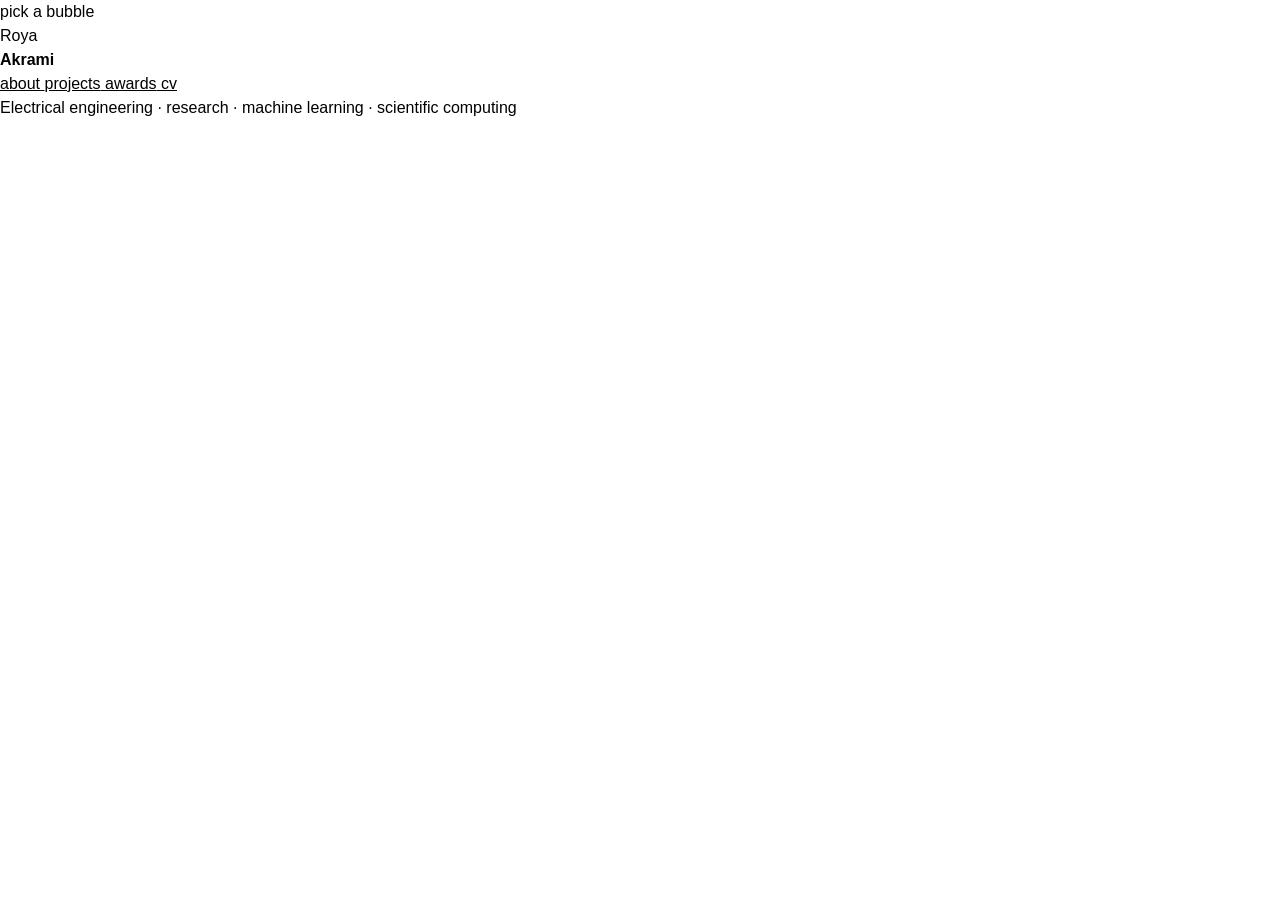
==== commit aaebc1ff: "Update index.html" ====
--- a/index.html
+++ b/index.html
@@ -3,217 +3,38 @@
 <head>
   <meta charset="utf-8">
   <meta name="viewport" content="width=device-width, initial-scale=1">
-  <meta name="description" content="Roya Akrami — electrical engineering, research, machine learning, scientific computing, biomechanics, and space science.">
+  <meta name="description" content="Roya Akrami — electrical engineering, research, machine learning, biomechanics, and space science.">
   <title>Roya Akrami</title>
   <link rel="stylesheet" href="styles.css">
+  <script src="script.js" defer></script>
 </head>
-<body>
-  <div class="site">
-    <header class="site-header">
-      <a class="logo-dots" href="index.html" aria-label="Roya Akrami home">
-        <span></span><span></span><span></span><span></span><span></span>
-      </a>
+<body class="home-page" data-page="home">
+  <main class="bubble-home" aria-label="Roya Akrami portfolio">
+    <div class="home-note">pick a bubble</div>
 
-      <nav class="nav" aria-label="Main navigation">
-        <a href="about.html">About</a>
-        <a href="projects.html">Projects</a>
-        <a href="awards.html">Awards</a>
-        <a href="cv.html">CV</a>
-        <a class="contact-link" href="mailto:roya_akrami@mines.edu">Get in touch</a>
-      </nav>
-    </header>
+    <div class="bubble name-bubble bubble-lavender" aria-label="Roya Akrami">
+      <span>Roya<br><strong>Akrami</strong></span>
+    </div>
 
-    <main>
-      <section class="hero">
-        <div class="hero-copy">
-          <p class="eyebrow">Electrical Engineering · Colorado School of Mines · Class of 2027</p>
-          <h1>
-            I build technical tools for
-            <em>scientific questions</em>,
-            with a focus on <strong>machine learning</strong>,
-            <span class="highlight-word">signal analysis</span>,
-            and space.
-          </h1>
+    <a class="bubble bubble-link home-nav about-bubble bubble-sage" href="about.html" data-drift="1">
+      <span>about</span>
+    </a>
 
-          <p class="hero-intro">
-            My research has moved across NASA heliophysics, exoplanet detection,
-            biomechanics, spectroscopy, robotics, and embedded systems—with a common
-            focus on turning difficult scientific data into usable models and tools.
-          </p>
+    <a class="bubble bubble-link home-nav projects-bubble bubble-sage" href="projects.html" data-drift="2">
+      <span>projects</span>
+    </a>
 
-          <div class="identity">
-            <strong>Roya Akrami</strong>
-            <span>B.S. Electrical Engineering · Graduating May 2027</span>
+    <a class="bubble bubble-link home-nav awards-bubble bubble-lavender-light" href="awards.html" data-drift="3">
+      <span>awards</span>
+    </a>
 
-            <div class="social-row">
-              <a href="mailto:roya_akrami@mines.edu">Email</a>
-              <a href="cv.html">CV</a>
-              <!-- Replace these two placeholders when you want to add your profiles. -->
-              <a href="https://github.com/YOUR-USERNAME">GitHub</a>
-              <a href="https://www.linkedin.com/in/YOUR-LINKEDIN">LinkedIn</a>
-            </div>
-          </div>
-        </div>
+    <a class="bubble bubble-link home-nav cv-bubble bubble-lavender-light" href="cv.html" data-drift="4">
+      <span>cv</span>
+    </a>
 
-        <aside class="hero-visual">
-          <article class="photo-card">
-            <div class="photo-slot portrait-photo" style="--photo: url('assets/photos/profile.jpg');">
-              <div class="photo-slot-label">
-                <strong>Profile photo</strong>
-                <span>assets/photos/profile.jpg</span>
-              </div>
-            </div>
-            <div class="photo-caption">
-              <strong>Currently</strong>
-              <p>Research Assistant at NASA Jet Propulsion Laboratory, working on exoplanet and solar-flare machine-learning workflows.</p>
-            </div>
-          </article>
-
-          <a class="scroll-pill" href="#accomplishments">
-            Scroll through my work
-            <span aria-hidden="true">↓</span>
-          </a>
-        </aside>
-      </section>
-
-      <section class="section" id="accomplishments">
-        <div class="section-heading">
-          <h2>Selected accomplishments</h2>
-          <p>Research, scholarships, presentations, and leadership that shaped the direction of my work.</p>
-        </div>
-
-        <div class="cards accomplishment-grid">
-          <article class="accomplishment-card">
-            <span class="card-kicker">International research</span>
-            <h3>ThinkSwiss Research Scholar</h3>
-            <p>Awarded $7,000 to conduct movement-biomechanics research at ETH Zürich in Summer 2026.</p>
-          </article>
-
-          <article class="accomplishment-card">
-            <span class="card-kicker">NASA-funded research</span>
-            <h3>NASA / USRA Research Award</h3>
-            <p>Awarded approximately $10,000 for undergraduate research in Spring 2025.</p>
-          </article>
-
-          <article class="accomplishment-card">
-            <span class="card-kicker">Research presentation</span>
-            <h3>3rd Place · Undergraduate Symposium</h3>
-            <p>Placed third for a 12-minute oral presentation on vibrational circular dichroism research.</p>
-          </article>
-
-          <article class="accomplishment-card">
-            <span class="card-kicker">Leadership</span>
-            <h3>Founder & President of SWiR</h3>
-            <p>Founded the Society of Women in Research to connect students with research opportunities and funding resources.</p>
-          </article>
-        </div>
-
-        <p class="accomplishments-note">
-          I have worked in university labs, NASA research groups, and an international biomechanics lab,
-          while keeping the same core interest: using engineering to make complex data easier to understand,
-          validate, and use.
-        </p>
-      </section>
-
-      <section class="section" id="projects">
-        <div class="section-heading">
-          <h2>Selected projects</h2>
-          <p>Use the arrows or swipe horizontally. Each card links to a longer project description.</p>
-        </div>
-
-        <div class="project-slider">
-          <div class="project-track" data-project-track>
-            <article class="project-card">
-              <div class="photo-slot project-photo" style="--photo: url('assets/photos/exoplanet.jpg');">
-                <div class="photo-slot-label"><strong>Exoplanet photo / figure</strong><span>assets/photos/exoplanet.jpg</span></div>
-              </div>
-              <div class="project-card-content">
-                <h3>Exoplanet Transit Anomaly Detection</h3>
-                <p>1D convolutional neural network for identifying anomalous transit signals in noisy light-curve data at NASA JPL.</p>
-                <a href="projects.html#exoplanet">View project →</a>
-              </div>
-            </article>
-
-            <article class="project-card">
-              <div class="photo-slot project-photo" style="--photo: url('assets/photos/gait.jpg');">
-                <div class="photo-slot-label"><strong>ETH / gait photo</strong><span>assets/photos/gait.jpg</span></div>
-              </div>
-              <div class="project-card-content">
-                <h3>Foot Placement and Gait Stability</h3>
-                <p>MATLAB modeling pipeline using wearable IMU data to estimate foot placement and evaluate gait stability.</p>
-                <a href="projects.html#foot-placement">View project →</a>
-              </div>
-            </article>
-
-            <article class="project-card">
-              <div class="photo-slot project-photo" style="--photo: url('assets/photos/heliophysics.jpg');">
-                <div class="photo-slot-label"><strong>Heliophysics figure</strong><span>assets/photos/heliophysics.jpg</span></div>
-              </div>
-              <div class="project-card-content">
-                <h3>Exospheric Lyman-alpha Mapping</h3>
-                <p>28-layer residual neural network for modeling H-Lyman-alpha emission patterns for future exospheric mapping.</p>
-                <a href="projects.html#heliophysics">View project →</a>
-              </div>
-            </article>
-
-            <article class="project-card">
-              <div class="photo-slot project-photo" style="--photo: url('assets/photos/vcd.jpg');">
-                <div class="photo-slot-label"><strong>VCD lab photo</strong><span>assets/photos/vcd.jpg</span></div>
-              </div>
-              <div class="project-card-content">
-                <h3>VCD Spectroscopy Research</h3>
-                <p>Biomedical spectroscopy research, technical figures, literature work, and optical-system research.</p>
-                <a href="projects.html#vcd">View project →</a>
-              </div>
-            </article>
-
-            <article class="project-card">
-              <div class="photo-slot project-photo" style="--photo: url('assets/photos/lidar.jpg');">
-                <div class="photo-slot-label"><strong>LiDAR rover photo</strong><span>assets/photos/lidar.jpg</span></div>
-              </div>
-              <div class="project-card-content">
-                <h3>LiDAR Mapping Rover</h3>
-                <p>2D environmental mapping on a LattePanda using Ubuntu, ROS, RViz, and LiDAR.</p>
-                <a href="projects.html#lidar">View project →</a>
-              </div>
-            </article>
-          </div>
-
-          <div class="slider-controls">
-            <button class="slider-button" data-slider-previous aria-label="Previous project">←</button>
-            <button class="slider-button" data-slider-next aria-label="Next project">→</button>
-          </div>
-        </div>
-      </section>
-
-      <section class="section" id="timeline">
-        <div class="section-heading">
-          <h2>Journey so far</h2>
-          <p>A research timeline from early spectroscopy work through current NASA JPL research.</p>
-        </div>
-
-        <div class="timeline">
-          <div class="timeline-row"><div class="timeline-content"><span class="timeline-icon">🧪</span><span class="timeline-title">Phal Lab Research</span><span class="timeline-subtitle">VCD spectroscopy, lab website, and LiDAR mapping</span></div><div class="timeline-line"></div><div class="timeline-date">Oct 2023 — Oct 2025</div></div>
-          <div class="timeline-row"><div class="timeline-content"><span class="timeline-icon">🏆</span><span class="timeline-title">Undergraduate Research Symposium</span><span class="timeline-subtitle">Third-place oral presentation</span></div><div class="timeline-line"></div><div class="timeline-date">Apr 2024</div></div>
-          <div class="timeline-row"><div class="timeline-content"><span class="timeline-icon">🛰️</span><span class="timeline-title">LiDAR Mapping Rover</span><span class="timeline-subtitle">ROS, RViz, Ubuntu, and mobile mapping</span></div><div class="timeline-line"></div><div class="timeline-date">Summer 2024</div></div>
-          <div class="timeline-row"><div class="timeline-content"><span class="timeline-icon">☀️</span><span class="timeline-title">NASA Goddard Research</span><span class="timeline-subtitle">Exospheric H-Lyman-alpha modeling with a 28-layer ResNet</span></div><div class="timeline-line"></div><div class="timeline-date">Mar 2025 — Feb 2026</div></div>
-          <div class="timeline-row"><div class="timeline-content"><span class="timeline-icon">🎤</span><span class="timeline-title">AGU 2025</span><span class="timeline-subtitle">Presented heliophysics machine-learning research</span></div><div class="timeline-line"></div><div class="timeline-date">Dec 2025</div></div>
-          <div class="timeline-row"><div class="timeline-content"><span class="timeline-icon">🔭</span><span class="timeline-title">NASA JPL Research</span><span class="timeline-subtitle">Exoplanet anomaly detection and solar-flare error categorization</span></div><div class="timeline-line"></div><div class="timeline-date">Feb 2026 — Now<span class="current-dot"></span></div></div>
-          <div class="timeline-row"><div class="timeline-content"><span class="timeline-icon">🇨🇭</span><span class="timeline-title">ETH Zürich Research</span><span class="timeline-subtitle">Wearable IMUs, foot placement, and gait stability</span></div><div class="timeline-line"></div><div class="timeline-date">May — Aug 2026</div></div>
-        </div>
-      </section>
-    </main>
-
-    <footer class="site-footer">
-      <span>© 2026 Roya Akrami</span>
-      <div class="footer-links">
-        <a href="mailto:roya_akrami@mines.edu">Email</a>
-        <a href="cv.html">CV</a>
-        <a href="https://github.com/YOUR-USERNAME">GitHub</a>
-        <a href="https://www.linkedin.com/in/YOUR-LINKEDIN">LinkedIn</a>
-      </div>
-    </footer>
-  </div>
-  <script src="script.js"></script>
+    <div class="home-caption">
+      Electrical engineering · research · machine learning · scientific computing
+    </div>
+  </main>
 </body>
 </html>
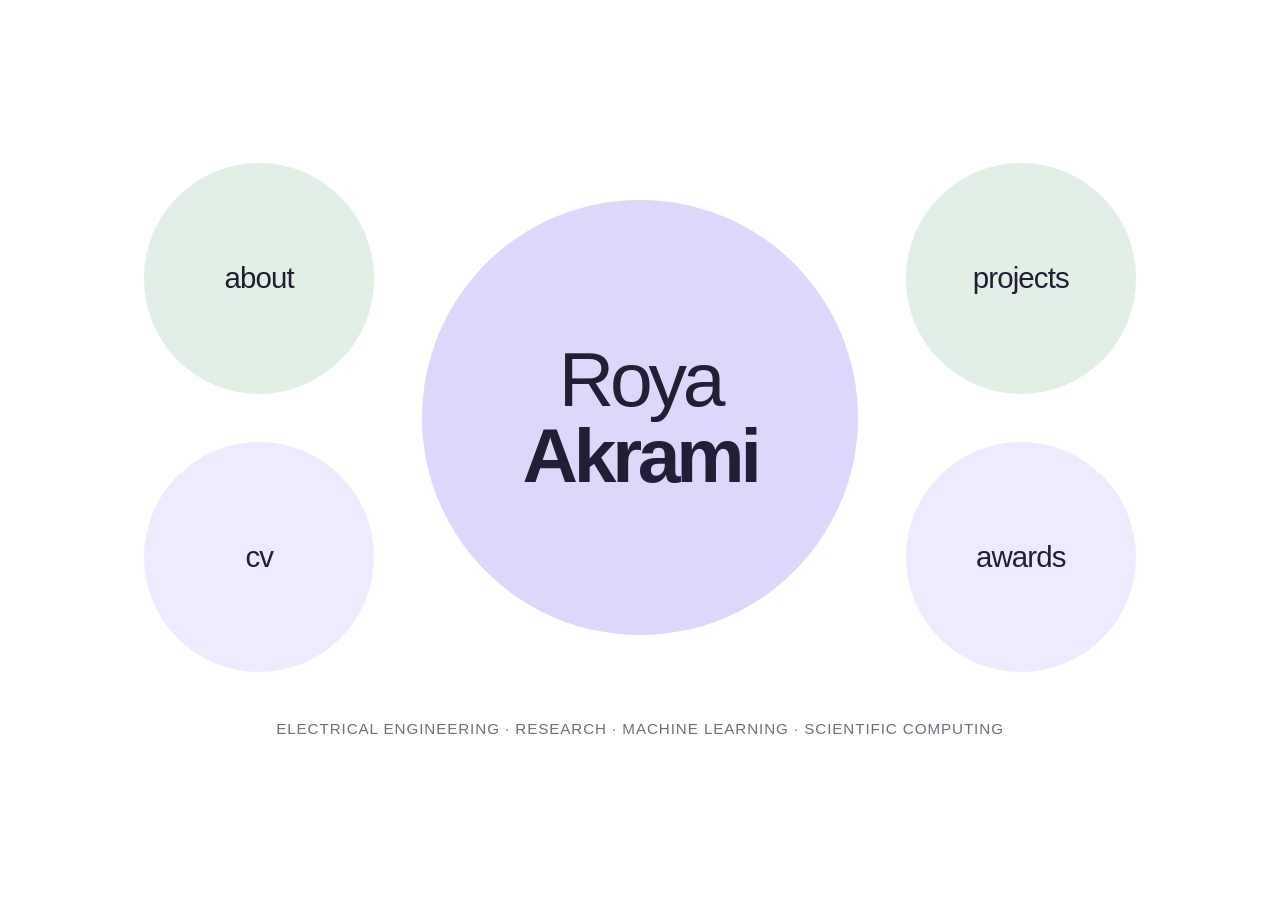
==== commit b59208ce: "Update index.html" ====
--- a/index.html
+++ b/index.html
@@ -10,7 +10,6 @@
 </head>
 <body class="home-page" data-page="home">
   <main class="bubble-home" aria-label="Roya Akrami portfolio">
-    <div class="home-note">pick a bubble</div>
 
     <div class="bubble name-bubble bubble-lavender" aria-label="Roya Akrami">
       <span>Roya<br><strong>Akrami</strong></span>
--- a/styles.css
+++ b/styles.css
@@ -1,708 +1,293 @@
-
-```css
 :root {
-  --background: #ffffff;
-  --text: #1d1d1d;
-  --muted: #676767;
-  --line: #dedede;
-  --soft: #f7f7f5;
-  --accent: #dff4d2;
-  --accent-strong: #40652d;
-  --max-width: 1500px;
-  --radius: 28px;
-}
-
-* {
-  box-sizing: border-box;
-}
-
-html {
-  scroll-behavior: smooth;
-}
-
-body {
-  margin: 0;
-  background: var(--background);
-  color: var(--text);
-  font-family: Arial, Helvetica, sans-serif;
-  line-height: 1.5;
-}
-
-a {
-  color: inherit;
-}
-
-img {
-  display: block;
-  max-width: 100%;
-}
-
-button,
-a {
-  -webkit-tap-highlight-color: transparent;
-}
-
-.site {
-  width: 100%;
-  max-width: 1450px;
-  margin: 0 auto;
-  padding-left: 80px;
-  padding-right: 80px;
-}
-
-.site-header {
-  display: flex;
-  align-items: center;
-  justify-content: space-between;
-  gap: 28px;
-  padding: 30px 0;
-}
-
-.logo-dots {
-  display: flex;
-  align-items: center;
-  gap: 4px;
-  text-decoration: none;
-}
-
-.logo-dots span {
-  display: block;
-  width: 20px;
-  height: 20px;
-  background: var(--text);
-  border-radius: 50%;
-}
-
-.logo-dots span:nth-child(1),
-.logo-dots span:nth-child(4) {
-  width: 27px;
-  border-radius: 50%;
-}
-
-.nav {
-  display: flex;
-  align-items: center;
-  flex-wrap: wrap;
-  justify-content: flex-end;
-  gap: 10px;
-}
-
-.nav a {
-  padding: 10px 17px;
-  border: 1px solid transparent;
-  border-radius: 999px;
-  text-decoration: none;
-}
-
-.nav a:hover,
-.nav a:focus-visible,
-.nav a[aria-current="page"] {
-  border-color: var(--text);
-}
-
-.nav .contact-link {
-  background: var(--text);
-  color: white;
-}
-
-.hero {
-  display: grid;
-  grid-template-columns: minmax(0, 1.25fr) minmax(300px, 0.75fr);
-  gap: 56px;
-  min-height: 760px;
-  padding: 78px 0 90px;
-}
-
-.hero-copy {
-  align-self: start;
-}
-
-.hero h1 {
-  max-width: 1040px;
-  margin: 0;
-  font-size: clamp(3.2rem, 6.2vw, 7rem);
-  font-weight: 400;
-  line-height: 1.08;
-  letter-spacing: -0.055em;
-}
-
-.hero h1 em {
-  font-family: Georgia, "Times New Roman", serif;
-  font-weight: 400;
-}
-
-.hero h1 strong {
-  font-weight: 700;
-}
-
-.highlight-word {
-  padding: 0 0.12em;
-  background: var(--accent);
-}
-
-.hero-intro {
-  max-width: 560px;
-  margin: 52px 0 0;
-  color: #323232;
-  font-size: clamp(1.05rem, 1.5vw, 1.3rem);
-}
-
-.identity {
-  margin-top: 120px;
-}
-
-.identity strong {
-  display: block;
-  font-size: 1.25rem;
-}
-
-.identity span {
-  color: var(--muted);
-  font-size: 1.15rem;
-}
-
-.social-row {
-  display: flex;
-  gap: 18px;
-  margin-top: 28px;
-}
-
-.social-row a {
-  color: var(--muted);
-  text-decoration: none;
-}
-
-.social-row a:hover {
-  color: var(--text);
-}
-
-.hero-visual {
-  position: relative;
-  display: flex;
-  align-items: flex-end;
-  justify-content: center;
-  min-height: 620px;
-}
-
-.photo-card {
-  width: min(100%, 470px);
-  overflow: hidden;
-  border: 1px solid var(--line);
-  border-radius: var(--radius);
-  background: var(--soft);
-  box-shadow: 0 20px 50px rgba(0, 0, 0, 0.06);
-}
-
-.photo-card img {
-  width: 100%;
-  aspect-ratio: 4 / 5;
-  object-fit: cover;
-  background: #ececec;
-}
-
-.photo-caption {
-  padding: 22px 24px 24px;
-}
-
-.photo-caption p {
-  margin: 0;
-  color: var(--muted);
-}
-
-.scroll-pill {
-  position: absolute;
-  right: -10px;
-  bottom: 70px;
+  --ink: #211e36;
+  --text: #25242a;
+  --muted: #716f79;
+  --paper: #ffffff;
+  --lavender: #ddd8fb;
+  --lavender-light: #eeeaff;
+  --sage: #e2efe5;
+  --line: rgba(33, 30, 54, 0.14);
+  --shadow: 0 20px 60px rgba(30, 28, 51, 0.08);
+  --side-space: 220px;
+}
+
+* { box-sizing: border-box; }
+html { scroll-behavior: smooth; }
+body { margin: 0; background: var(--paper); color: var(--text); font-family: Arial, Helvetica, sans-serif; }
+a { color: inherit; }
+button, a { -webkit-tap-highlight-color: transparent; }
+
+.bubble {
   display: grid;
   place-items: center;
-  width: 160px;
-  height: 160px;
-  padding: 20px;
-  border: 1px solid var(--text);
   border-radius: 50%;
-  background: white;
+  color: var(--ink);
+  text-decoration: none;
   text-align: center;
-  text-decoration: none;
-  transform: rotate(4deg);
-}
-
-.scroll-pill:hover {
-  background: var(--accent);
-}
-
-.section {
-  padding: 110px 0;
-  border-top: 1px solid var(--line);
-}
-
-.section-heading {
-  display: flex;
-  align-items: end;
-  justify-content: space-between;
-  gap: 30px;
-  margin-bottom: 48px;
-}
-
-.section-heading h2 {
-  margin: 0;
-  font-family: Georgia, "Times New Roman", serif;
-  font-size: clamp(2.8rem, 5vw, 5.2rem);
-  font-style: italic;
-  font-weight: 400;
-  line-height: 1;
-  letter-spacing: -0.04em;
-}
-
-.section-heading p {
-  max-width: 520px;
-  margin: 0;
-  color: var(--muted);
-  font-size: 1.1rem;
-}
-
-.cards {
+  user-select: none;
+  transform-origin: center;
+}
+.bubble-sage { background: var(--sage); }
+.bubble-lavender { background: var(--lavender); }
+.bubble-lavender-light { background: var(--lavender-light); }
+.bubble-link { cursor: pointer; transition: filter 180ms ease, box-shadow 180ms ease; }
+.bubble-link:hover { filter: saturate(1.06) brightness(.985); box-shadow: var(--shadow); }
+.bubble-link:focus-visible { outline: 3px solid var(--ink); outline-offset: 5px; }
+
+/* HOME */
+.home-page { min-height: 100vh; overflow: hidden; }
+.bubble-home { position: relative; width: 100vw; height: 100vh; min-height: 680px; overflow: hidden; background: #fff; }
+.home-note { position: absolute; top: 7vh; left: 21vw; z-index: 2; font-size: clamp(1rem, 1.5vw, 1.45rem); color: var(--muted); letter-spacing: .01em; }
+.home-caption { position: absolute; left: 50%; bottom: 4.5vh; transform: translateX(-50%); z-index: 2; width: min(90vw, 850px); text-align: center; font-size: .95rem; color: var(--muted); letter-spacing: .06em; text-transform: uppercase; }
+.name-bubble { position: absolute; z-index: 4; left: 50%; top: 50%; width: clamp(330px, 31vw, 500px); aspect-ratio: 1; transform: translate(-50%, -50%); font-size: clamp(3.6rem, 6vw, 6.8rem); line-height: .98; letter-spacing: -.055em; animation: breathe 7s ease-in-out infinite; }
+.name-bubble strong { font-weight: 700; }
+.home-nav { position: absolute; z-index: 3; width: clamp(165px, 15vw, 245px); aspect-ratio: 1; font-size: clamp(1.45rem, 2.3vw, 2.4rem); letter-spacing: -.03em; }
+.about-bubble { left: 24%; top: 22%; animation: floatA 8s ease-in-out infinite; }
+.projects-bubble { right: 13%; top: 19%; animation: floatB 9s ease-in-out infinite; }
+.cv-bubble { left: 11%; bottom: 14%; animation: floatB 8.5s ease-in-out infinite reverse; }
+.awards-bubble { right: 11%; bottom: 14%; animation: floatA 9.5s ease-in-out infinite reverse; }
+
+@keyframes floatA { 0%,100%{translate:0 0;} 35%{translate:14px -18px;} 70%{translate:-8px 11px;} }
+@keyframes floatB { 0%,100%{translate:0 0;} 40%{translate:-13px 15px;} 75%{translate:10px -8px;} }
+@keyframes breathe { 0%,100%{scale:1;} 50%{scale:1.018;} }
+
+/* SECTION PAGE LAYOUT */
+.section-page { min-height: 100vh; background: #fff; }
+.page-layout { position: relative; min-height: 100vh; }
+.section-orbit { position: fixed; z-index: 20; top: 34px; left: 42px; width: 300px; pointer-events: none; }
+.active-page-bubble { width: clamp(185px, 18vw, 290px); aspect-ratio: 1; font-size: clamp(1.8rem, 2.4vw, 2.8rem); box-shadow: 0 15px 50px rgba(33,30,54,.04); pointer-events: auto; }
+.orbit-note { width: 240px; margin: 18px 0 0 18px; color: var(--muted); font-size: .86rem; line-height: 1.35; }
+.side-nav { position: fixed; z-index: 30; top: 50%; right: 38px; transform: translateY(-50%); display: grid; gap: 8px; }
+.side-bubble { width: clamp(88px, 8.8vw, 135px); aspect-ratio: 1; font-size: clamp(.9rem, 1.25vw, 1.25rem); animation: sideFloat 7s ease-in-out infinite; }
+.side-bubble:nth-child(2) { animation-delay: -1.6s; }
+.side-bubble:nth-child(3) { animation-delay: -3.2s; }
+.side-bubble:nth-child(4) { animation-delay: -4.8s; }
+@keyframes sideFloat { 0%,100%{translate:0 0;} 50%{translate:0 -7px;} }
+
+.scroll-content { width: min(100% - var(--side-space), 1080px); margin-left: clamp(70px, 17vw, 310px); padding: 220px 60px 80px 0; }
+.content-block { margin-bottom: 110px; }
+.kicker { margin: 0 0 18px; color: var(--muted); font-size: .85rem; letter-spacing: .12em; text-transform: uppercase; }
+h1 { margin: 0; max-width: 920px; color: var(--ink); font-size: clamp(3rem, 6vw, 6.3rem); line-height: .98; letter-spacing: -.06em; font-weight: 500; }
+h2 { color: var(--ink); letter-spacing: -.035em; }
+p { line-height: 1.65; }
+.page-copy > p:last-child { max-width: 760px; margin-top: 28px; color: var(--muted); font-size: 1.15rem; }
+
+/* PHOTO CIRCLES */
+.round-photo { position: relative; flex: 0 0 auto; overflow: hidden; border-radius: 50%; background-color: var(--lavender-light); background-image: var(--photo); background-size: cover; background-position: center; box-shadow: inset 0 0 0 1px rgba(33,30,54,.03); }
+.round-photo::after { content:""; position:absolute; inset:0; background: linear-gradient(180deg, transparent 60%, rgba(33,30,54,.20)); opacity:.35; pointer-events:none; }
+.photo-hint { position: absolute; z-index: 2; left: 50%; top: 50%; transform: translate(-50%, -50%); width: 75%; text-align: center; color: rgba(33,30,54,.65); font-size: .78rem; line-height: 1.35; }
+
+/* ABOUT */
+.about-intro { display: grid; grid-template-columns: 340px 1fr; gap: 70px; align-items: center; }
+.profile-photo { width: 340px; height: 340px; }
+.intro-copy h1 { font-size: clamp(2.8rem, 4.8vw, 5.4rem); }
+.intro-copy > p:last-child { color: var(--muted); font-size: 1.12rem; }
+.text-section { display: grid; grid-template-columns: 90px 1fr; gap: 35px; padding-top: 45px; border-top: 1px solid var(--line); }
+.section-number { font-size: .85rem; color: var(--muted); }
+.text-section h2, .split-section h2 { margin: 0 0 18px; font-size: clamp(2.2rem, 3.8vw, 4rem); font-weight: 500; }
+.text-section p, .split-section p { max-width: 760px; color: var(--muted); font-size: 1.08rem; }
+.split-section { display: grid; grid-template-columns: minmax(0,1fr) 300px; gap: 70px; align-items: center; padding-top: 45px; border-top: 1px solid var(--line); }
+.split-section.reverse { grid-template-columns: 300px minmax(0,1fr); }
+.medium-photo { width: 290px; height: 290px; }
+
+/* PROJECTS */
+.project-story { display: grid; grid-template-columns: 310px minmax(0,1fr); gap: 65px; align-items: center; min-height: 360px; padding-top: 55px; border-top: 1px solid var(--line); }
+.project-story.flip { grid-template-columns: minmax(0,1fr) 310px; }
+.project-story.flip .round-photo { grid-column: 2; }
+.project-story.flip .story-copy { grid-column: 1; grid-row: 1; }
+.project-circle { width: 300px; height: 300px; }
+.project-meta { margin: 0 0 12px; color: var(--muted); font-size: .86rem; letter-spacing: .04em; }
+.story-copy h2 { margin: 0 0 16px; font-size: clamp(2rem, 3.5vw, 3.8rem); font-weight: 500; line-height: 1.05; }
+.story-copy p:not(.project-meta):not(.tools) { max-width: 650px; color: var(--muted); font-size: 1.08rem; }
+.tools { margin-top: 28px; color: var(--ink); font-size: .9rem; letter-spacing: .04em; }
+
+/* AWARDS */
+.award-list { border-top: 1px solid var(--line); }
+.award-item { display: grid; grid-template-columns: 110px 1fr; gap: 36px; padding: 42px 0 46px; border-bottom: 1px solid var(--line); }
+.award-year { display: grid; place-items: center; width: 82px; height: 82px; border-radius: 50%; background: var(--lavender-light); color: var(--ink); font-size: .9rem; }
+.award-item:nth-child(odd) .award-year { background: var(--sage); }
+.award-item h2 { margin: 0 0 10px; font-size: clamp(1.7rem, 2.8vw, 2.8rem); font-weight: 500; }
+.award-item p { max-width: 730px; margin: 0 0 10px; color: var(--muted); font-size: 1.02rem; }
+.award-item div > span { color: var(--muted); font-size: .88rem; }
+.award-photo-row { display: flex; justify-content: space-between; gap: 24px; }
+.award-photo { width: min(28%, 260px); aspect-ratio: 1; }
+.leadership-bubble-section { display: grid; grid-template-columns: 240px 1fr; gap: 60px; padding-top: 50px; border-top: 1px solid var(--line); }
+.leadership-bubble { display: grid; place-items: center; width: 220px; height: 220px; border-radius: 50%; color: var(--ink); font-size: 1.35rem; }
+.leadership-copy { display: grid; gap: 60px; }
+.leadership-copy h2 { margin: 0 0 14px; font-size: clamp(1.8rem, 2.9vw, 3rem); font-weight: 500; }
+.leadership-copy article > p:last-child { color: var(--muted); }
+
+/* CV */
+.cv-actions { display: flex; flex-wrap: wrap; gap: 12px; margin-top: 32px; }
+.cv-actions a { padding: 11px 16px; border: 1px solid var(--ink); border-radius: 999px; text-decoration: none; font-size: .9rem; }
+.cv-actions a:hover { background: var(--ink); color: #fff; }
+.cv-section { display: grid; grid-template-columns: 180px minmax(0,1fr); gap: 50px; padding-top: 45px; border-top: 1px solid var(--line); }
+.cv-label { color: var(--muted); font-size: .85rem; letter-spacing: .1em; text-transform: uppercase; }
+.cv-body { display: grid; gap: 46px; }
+.cv-body article { max-width: 780px; }
+.cv-heading { display: flex; justify-content: space-between; gap: 30px; align-items: baseline; }
+.cv-heading h2, .compact-list h2, .cv-awards-grid h2 { margin: 0; font-size: clamp(1.4rem, 2.2vw, 2rem); font-weight: 500; }
+.cv-heading span { flex: 0 0 auto; color: var(--muted); font-size: .86rem; }
+.role { margin: 7px 0 8px; color: var(--ink); font-weight: 600; }
+.cv-body p, .cv-body li { color: var(--muted); line-height: 1.6; }
+.cv-body ul { margin: 10px 0 0; padding-left: 20px; }
+.cv-body li + li { margin-top: 8px; }
+.compact-list { gap: 30px; }
+.compact-list p { margin-bottom: 0; }
+.cv-awards-grid { grid-template-columns: repeat(2, minmax(0,1fr)); gap: 28px 45px; }
+.cv-awards-grid article { padding-bottom: 22px; border-bottom: 1px solid var(--line); }
+.cv-awards-grid p { margin: 8px 0 0; }
+.skill-cloud { margin: 0; color: var(--ink) !important; font-size: clamp(1.35rem, 2.5vw, 2.3rem); line-height: 1.45 !important; letter-spacing: -.02em; }
+.contact-lines { gap: 12px; }
+.contact-lines a { width: fit-content; text-underline-offset: 4px; }
+
+.minimal-footer { display: flex; justify-content: space-between; gap: 30px; padding: 55px 0 8px; border-top: 1px solid var(--line); color: var(--muted); font-size: .86rem; }
+.minimal-footer a { text-underline-offset: 4px; }
+
+/* TRANSITION OVERLAY CREATED BY JS */
+.transition-bubble { position: fixed; z-index: 9999; margin: 0; border-radius: 50%; pointer-events: none; display: grid; place-items: center; color: var(--ink); text-align:center; will-change: transform; }
+.transition-bubble span { transition: opacity 180ms ease; }
+body.is-transitioning .transition-bubble span { opacity: 0; }
+
+@media (max-width: 1100px) {
+  :root { --side-space: 165px; }
+  .section-orbit { left: 28px; }
+  .side-nav { right: 24px; }
+  .scroll-content { margin-left: 220px; padding-right: 40px; }
+  .about-intro { grid-template-columns: 260px 1fr; gap: 45px; }
+  .profile-photo { width: 260px; height: 260px; }
+  .project-story, .project-story.flip { grid-template-columns: 240px 1fr; gap: 45px; }
+  .project-story.flip .round-photo { grid-column: 1; }
+  .project-story.flip .story-copy { grid-column: 2; }
+  .project-circle { width: 230px; height: 230px; }
+}
+
+@media (max-width: 820px) {
+  .home-note { left: 8vw; top: 5vh; }
+  .name-bubble { width: min(62vw, 390px); }
+  .home-nav { width: min(31vw, 190px); }
+  .about-bubble { left: 5%; top: 22%; }
+  .projects-bubble { right: 5%; top: 20%; }
+  .cv-bubble { left: 5%; bottom: 17%; }
+  .awards-bubble { right: 5%; bottom: 16%; }
+  .home-caption { font-size: .75rem; }
+
+  .section-orbit { position: absolute; top: 24px; left: 22px; width: auto; }
+  .active-page-bubble { width: 160px; }
+  .orbit-note { display: none; }
+  .side-nav { position: fixed; top: auto; bottom: 14px; left: 50%; right: auto; transform: translateX(-50%); display: flex; gap: 6px; padding: 7px; border-radius: 999px; background: rgba(255,255,255,.86); backdrop-filter: blur(12px); box-shadow: 0 10px 30px rgba(33,30,54,.08); }
+  .side-bubble { width: 62px; font-size: .75rem; animation: none; }
+  .scroll-content { width: auto; margin-left: 0; padding: 220px 22px 110px; }
+  .about-intro { grid-template-columns: 1fr; }
+  .profile-photo { width: min(70vw, 330px); height: auto; aspect-ratio: 1; }
+  .split-section, .split-section.reverse { grid-template-columns: 1fr; }
+  .medium-photo { width: min(65vw, 280px); height: auto; aspect-ratio: 1; }
+  .split-section.reverse .round-photo { grid-row: 2; }
+  .project-story, .project-story.flip { grid-template-columns: 1fr; gap: 30px; }
+  .project-story.flip .round-photo, .project-story.flip .story-copy { grid-column: 1; }
+  .project-story.flip .round-photo { grid-row: 1; }
+  .project-story.flip .story-copy { grid-row: 2; }
+  .project-circle { width: min(68vw, 300px); height: auto; aspect-ratio: 1; }
+  .award-photo-row { flex-wrap: wrap; justify-content: flex-start; }
+  .award-photo { width: 42%; }
+  .leadership-bubble-section { grid-template-columns: 1fr; }
+  .leadership-bubble { width: 180px; height: 180px; }
+  .cv-section { grid-template-columns: 1fr; gap: 24px; }
+  .cv-label { padding-bottom: 9px; border-bottom: 1px solid var(--line); }
+}
+
+@media (max-width: 560px) {
+  .bubble-home { min-height: 620px; }
+  .name-bubble { top: 48%; width: 66vw; font-size: 13vw; }
+  .home-nav { width: 30vw; font-size: 1rem; }
+  .about-bubble { top: 19%; left: 4%; }
+  .projects-bubble { top: 17%; right: 4%; }
+  .cv-bubble { left: 4%; bottom: 14%; }
+  .awards-bubble { right: 4%; bottom: 12%; }
+  .home-caption { bottom: 2vh; font-size: .63rem; }
+  h1 { font-size: clamp(2.8rem, 14vw, 4.5rem); }
+  .text-section { grid-template-columns: 1fr; gap: 10px; }
+  .award-item { grid-template-columns: 1fr; gap: 20px; }
+  .award-photo { width: 68%; }
+  .cv-heading { display: block; }
+  .cv-heading span { display: block; margin-top: 6px; }
+  .cv-awards-grid { grid-template-columns: 1fr; }
+  .minimal-footer { flex-direction: column; }
+}
+
+@media (prefers-reduced-motion: reduce) {
+  *, *::before, *::after { scroll-behavior: auto !important; animation-duration: .01ms !important; animation-iteration-count: 1 !important; transition-duration: .01ms !important; }
+}
+.page-entry-wash { position: fixed; inset: 0; z-index: 9998; pointer-events: none; }
+
+
+/* give the floating bubbles enough space */
+.home-page {
+  overflow: auto;
+}
+
+.bubble-home {
+  --nav-size: min(18vw, 245px);
+  --name-size: min(34vw, 500px);
+
   display: grid;
-  grid-template-columns: repeat(3, 1fr);
-  gap: 18px;
-}
-
-.accomplishment-card {
-  display: flex;
-  flex-direction: column;
-  min-height: 315px;
-  padding: 28px;
-  border: 1px solid var(--line);
-  border-radius: 24px;
-  background: var(--soft);
-}
-
-.card-kicker {
-  color: var(--muted);
-  font-size: 0.9rem;
-}
-
-.accomplishment-card h3 {
-  margin: auto 0 12px;
-  font-size: clamp(1.5rem, 2.2vw, 2.25rem);
-  font-weight: 500;
-  line-height: 1.12;
-  letter-spacing: -0.025em;
-}
-
-.accomplishment-card p {
-  margin: 0;
-  color: var(--muted);
-}
-
-.accomplishments-note {
-  max-width: 980px;
-  margin: 46px 0 0;
-  font-size: clamp(1.35rem, 2.8vw, 2.6rem);
-  line-height: 1.25;
-  letter-spacing: -0.025em;
-}
-
-.project-slider {
+  grid-template-columns: var(--nav-size) var(--name-size) var(--nav-size);
+  grid-template-areas:
+    "about name projects"
+    "cv name awards"
+    "caption caption caption";
+
+  gap: 48px;
+  place-items: center;
+  place-content: center;
+  width: 100%;
+  height: auto;
+  min-height: 100vh;
+  padding: 40px 24px;
+}
+
+/* let the grid position the bubbles */
+.bubble-home > .bubble {
   position: relative;
-}
-
-.project-track {
-  display: grid;
-  grid-auto-flow: column;
-  grid-auto-columns: minmax(340px, 31%);
-  gap: 18px;
-  overflow-x: auto;
-  padding: 4px 0 16px;
-  scroll-behavior: smooth;
-  scroll-snap-type: x mandatory;
-  scrollbar-width: none;
-}
-
-.project-track::-webkit-scrollbar {
-  display: none;
-}
-
-.project-card {
-  overflow: hidden;
-  border: 1px solid var(--line);
-  border-radius: 24px;
-  background: white;
-  scroll-snap-align: start;
-}
-
-.project-card img {
+  inset: auto;
+  transform: none;
+}
+
+.bubble-home .name-bubble {
+  grid-area: name;
+  width: var(--name-size);
+}
+
+.bubble-home .home-nav {
+  width: var(--nav-size);
+}
+
+.bubble-home .about-bubble { grid-area: about; }
+.bubble-home .projects-bubble { grid-area: projects; }
+.bubble-home .cv-bubble { grid-area: cv; }
+.bubble-home .awards-bubble { grid-area: awards; }
+
+.bubble-home .home-caption {
+  grid-area: caption;
+  position: static;
+  transform: none;
   width: 100%;
-  aspect-ratio: 16 / 10;
-  object-fit: cover;
-  background: var(--soft);
-  border-bottom: 1px solid var(--line);
-}
-
-.project-card-content {
-  padding: 24px;
-}
-
-.project-card h3 {
-  margin: 0 0 10px;
-  font-size: 1.45rem;
-  font-weight: 500;
-}
-
-.project-card p {
-  min-height: 72px;
-  margin: 0 0 18px;
-  color: var(--muted);
-}
-
-.project-card a {
-  text-underline-offset: 4px;
-}
-
-.slider-controls {
-  display: flex;
-  gap: 10px;
-  margin-top: 24px;
-}
-
-.slider-button {
-  width: 52px;
-  height: 52px;
-  border: 1px solid var(--text);
-  border-radius: 50%;
-  background: white;
-  font-size: 1.5rem;
-  cursor: pointer;
-}
-
-.slider-button:hover {
-  background: var(--accent);
-}
-
-.timeline {
-  margin-top: 18px;
-}
-
-.timeline-row {
-  display: grid;
-  grid-template-columns: minmax(300px, auto) minmax(120px, 1fr) auto;
-  align-items: center;
-  gap: 28px;
-  min-height: 74px;
-}
-
-.timeline-content {
-  display: flex;
-  align-items: baseline;
-  gap: 12px;
-  min-width: 0;
-}
-
-.timeline-icon {
-  width: 26px;
-  flex: 0 0 26px;
-  font-size: 1.1rem;
-  text-align: center;
-}
-
-.timeline-title {
-  font-size: 1.15rem;
-  white-space: nowrap;
-}
-
-.timeline-subtitle {
-  overflow: hidden;
-  color: var(--muted);
-  font-size: 1.05rem;
-  text-overflow: ellipsis;
-  white-space: nowrap;
-}
-
-.timeline-line {
-  height: 1px;
-  background: var(--line);
-}
-
-.timeline-date {
-  color: var(--muted);
-  font-size: 1.05rem;
-  white-space: nowrap;
-}
-
-.current-dot {
-  display: inline-block;
-  width: 12px;
-  height: 12px;
-  margin-left: 6px;
-  border: 2px solid #b7cea9;
-  border-radius: 50%;
-  background: var(--accent-strong);
-  vertical-align: middle;
-}
-
-.site-footer {
-  display: flex;
-  justify-content: space-between;
-  gap: 28px;
-  padding: 38px 0 52px;
-  border-top: 1px solid var(--line);
-  color: var(--muted);
-}
-
-.footer-links {
-  display: flex;
-  gap: 18px;
-}
-
-.footer-links a {
-  text-decoration: none;
-}
-
-.footer-links a:hover {
-  color: var(--text);
-}
-
-.page-hero {
-  padding: 100px 0 70px;
-}
-
-.page-hero h1 {
-  margin: 0;
-  font-size: clamp(3.4rem, 8vw, 7.5rem);
-  font-weight: 400;
-  letter-spacing: -0.055em;
-}
-
-.page-hero p {
-  max-width: 760px;
-  margin: 28px 0 0;
-  color: var(--muted);
-  font-size: 1.2rem;
-}
-
-.content-section {
-  padding: 72px 0 110px;
-  border-top: 1px solid var(--line);
-}
-
-.content-box {
-  max-width: 920px;
-}
-
-.content-box h2 {
-  margin: 54px 0 14px;
-  font-size: 2.2rem;
-  font-weight: 500;
-}
-
-.content-box h2:first-child {
-  margin-top: 0;
-}
-
-.content-box p,
-.content-box li {
-  color: #383838;
-  font-size: 1.08rem;
-}
-
-.document-box {
-  max-width: 760px;
-  padding: 46px;
-  border: 1px solid var(--line);
-  border-radius: 24px;
-  background: var(--soft);
-}
-
-.document-box h2 {
-  margin: 0;
-  font-size: 2rem;
-  font-weight: 500;
-}
-
-.document-box p {
-  color: var(--muted);
-}
-
-.button-row {
-  display: flex;
-  flex-wrap: wrap;
-  gap: 12px;
-  margin-top: 24px;
-}
-
-.button {
-  display: inline-block;
-  padding: 12px 18px;
-  border: 1px solid var(--text);
-  border-radius: 999px;
-  text-decoration: none;
-}
-
-.button.primary {
-  background: var(--text);
-  color: white;
-}
-
-.button:hover {
-  background: var(--accent);
-  color: var(--text);
-}
-
-.project-list {
-  display: grid;
-  gap: 22px;
-}
-
-.project-entry {
-  display: grid;
-  grid-template-columns: minmax(280px, 0.8fr) 1.2fr;
-  overflow: hidden;
-  border: 1px solid var(--line);
-  border-radius: 24px;
-}
-
-.project-entry img {
-  width: 100%;
-  height: 100%;
-  min-height: 300px;
-  object-fit: cover;
-  background: var(--soft);
-  border-right: 1px solid var(--line);
-}
-
-.project-entry-copy {
-  padding: 34px;
-}
-
-.project-entry-copy h2 {
-  margin: 0 0 12px;
-  font-size: 2rem;
-  font-weight: 500;
-}
-
-.project-entry-copy p {
-  color: var(--muted);
-}
-
-@media (max-width: 1000px) {
-  .hero {
-    grid-template-columns: 1fr;
-    min-height: auto;
+}
+
+/* smaller screens: put the name between two rows of links */
+@media (max-width: 820px) {
+  .bubble-home {
+    --nav-size: min(30vw, 180px);
+    --name-size: min(62vw, 360px);
+
+    grid-template-columns: repeat(2, var(--nav-size));
+    grid-template-areas:
+      "about projects"
+      "name name"
+      "cv awards"
+      "caption caption";
+
+    gap: 42px;
+    padding: 32px 20px;
   }
-
-  .hero-visual {
-    min-height: auto;
-  }
-
-  .identity {
-    margin-top: 70px;
-  }
-
-  .scroll-pill {
-    right: 2%;
-  }
-
-  .cards {
-    grid-template-columns: 1fr;
-  }
-
-  .accomplishment-card {
-    min-height: 240px;
-  }
-
-  .project-track {
-    grid-auto-columns: minmax(320px, 72%);
-  }
-
-  .timeline-row {
-    grid-template-columns: 1fr auto;
-    gap: 14px 22px;
-    padding: 18px 0;
-    border-bottom: 1px solid var(--line);
-  }
-
-  .timeline-line {
-    display: none;
-  }
-
-  .project-entry {
-    grid-template-columns: 1fr;
-  }
-
-  .project-entry img {
-    min-height: 250px;
-    border-right: 0;
-    border-bottom: 1px solid var(--line);
-  }
-}
-
-@media (max-width: 700px) {
-  .site {
-  width: 100%;
-  padding-left: 20px;
-  padding-right: 20px;
-}
-
-  .site-header {
-    align-items: flex-start;
-    flex-direction: column;
-  }
-
-  .nav {
-    justify-content: flex-start;
-  }
-
-  .nav a {
-    padding: 7px 12px;
-  }
-
-  .hero {
-    padding-top: 54px;
-  }
-
-  .hero h1 {
-    font-size: 3.25rem;
-  }
-
-  .hero-visual {
-    display: block;
-  }
-
-  .scroll-pill {
-    position: static;
-    width: 125px;
-    height: 125px;
-    margin: 22px auto 0;
-  }
-
-  .section {
-    padding: 80px 0;
-  }
-
-  .section-heading {
-    align-items: flex-start;
-    flex-direction: column;
-  }
-
-  .project-track {
-    grid-auto-columns: 92%;
-  }
-
-  .timeline-content {
-    align-items: flex-start;
-    flex-wrap: wrap;
-  }
-
-  .timeline-title,
-  .timeline-subtitle {
-    white-space: normal;
-  }
-
-  .timeline-date {
-    font-size: 0.95rem;
-  }
-
-  .site-footer {
-    flex-direction: column;
-  }
-}
-```
+}
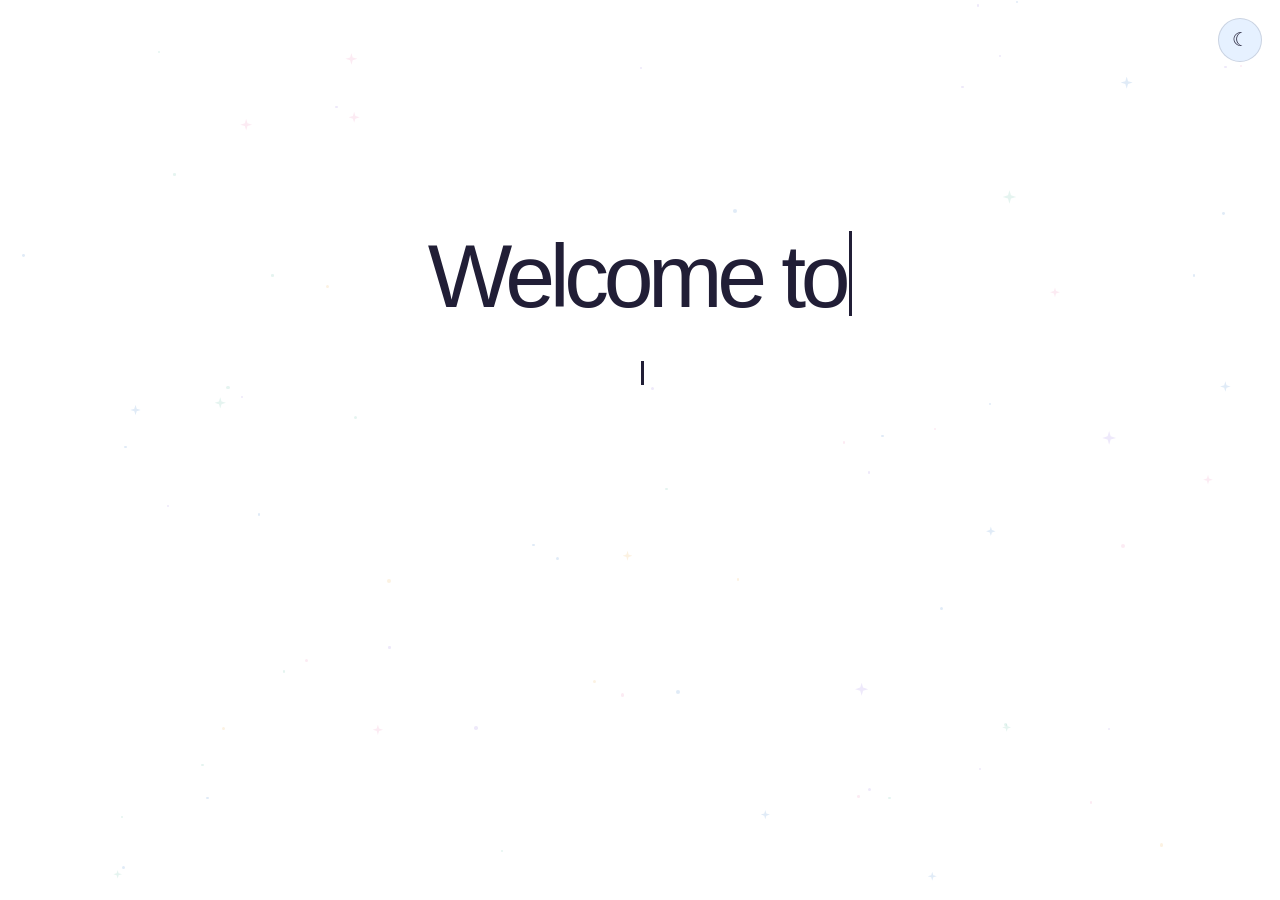
==== commit d3aac84c: "Add files via upload" ====
--- a/index.html
+++ b/index.html
@@ -3,37 +3,18 @@
 <head>
   <meta charset="utf-8">
   <meta name="viewport" content="width=device-width, initial-scale=1">
-  <meta name="description" content="Roya Akrami — electrical engineering, research, machine learning, biomechanics, and space science.">
-  <title>Roya Akrami</title>
+  <meta name="description" content="Roya Akrami: electrical engineering, research, machine learning, biomechanics, and space science.">
+  <title>Welcome | Roya Akrami</title>
+  <script>try{if(localStorage.getItem('theme')==='dark')document.documentElement.dataset.theme='dark'}catch(e){}</script>
   <link rel="stylesheet" href="styles.css">
   <script src="script.js" defer></script>
 </head>
-<body class="home-page" data-page="home">
-  <main class="bubble-home" aria-label="Roya Akrami portfolio">
-
-    <div class="bubble name-bubble bubble-lavender" aria-label="Roya Akrami">
-      <span>Roya<br><strong>Akrami</strong></span>
-    </div>
-
-    <a class="bubble bubble-link home-nav about-bubble bubble-sage" href="about.html" data-drift="1">
-      <span>about</span>
-    </a>
-
-    <a class="bubble bubble-link home-nav projects-bubble bubble-sage" href="projects.html" data-drift="2">
-      <span>projects</span>
-    </a>
-
-    <a class="bubble bubble-link home-nav awards-bubble bubble-lavender-light" href="awards.html" data-drift="3">
-      <span>awards</span>
-    </a>
-
-    <a class="bubble bubble-link home-nav cv-bubble bubble-lavender-light" href="cv.html" data-drift="4">
-      <span>cv</span>
-    </a>
-
-    <div class="home-caption">
-      Electrical engineering · research · machine learning · scientific computing
-    </div>
+<body class="intro-page" data-page="intro">
+  <main class="intro" aria-label="Welcome">
+    <h1 class="intro-title"><span id="typed-title">Welcome to Roya's site</span><span class="caret" aria-hidden="true"></span></h1>
+    <p class="intro-sub"><span id="typed-sub">Electrical engineering major</span><span class="caret" aria-hidden="true"></span></p>
+    <a class="bubble bubble-link enter-bubble bubble-lavender" href="home.html"><span>enter</span></a>
+    <p class="intro-hint">click the bubble or press enter</p>
   </main>
 </body>
 </html>
--- a/styles.css
+++ b/styles.css
@@ -3,9 +3,9 @@
   --text: #25242a;
   --muted: #716f79;
   --paper: #ffffff;
-  --lavender: #ddd8fb;
-  --lavender-light: #eeeaff;
-  --sage: #e2efe5;
+  --lavender: #b9d7f5;
+  --lavender-light: #e6f1ff;
+  --sage: #d0e5fa;
   --line: rgba(33, 30, 54, 0.14);
   --shadow: 0 20px 60px rgba(30, 28, 51, 0.08);
   --side-space: 220px;
@@ -291,3 +291,237 @@
     padding: 32px 20px;
   }
 }
+
+/* remove the large top-left bubble */
+.section-orbit {
+  display: none;
+}
+
+/* reduce the space above the page content */
+.section-page .scroll-content {
+  padding-top: 70px;
+}
+
+@media (min-width: 821px) {
+  .side-nav {
+    left: 38px;
+    right: auto;
+  }
+}
+
+/* TWINKLING STARS */
+/* The stars sit above the white background and behind all the page content. */
+body { isolation: isolate; }
+.bubble-home { background: transparent; }
+
+.star-field {
+  position: fixed;
+  inset: 0;
+  z-index: -1;
+  overflow: hidden;
+  pointer-events: none;
+}
+
+.twinkle-star {
+  position: absolute;
+  display: block;
+  border-radius: 50%;
+  background: #669bd5;
+  opacity: .3;
+  animation: star-twinkle 5s ease-in-out infinite;
+}
+
+/* A few larger, four-point stars mixed in with the little dots. */
+.twinkle-star.sparkle {
+  border-radius: 0;
+  clip-path: polygon(50% 0%, 61% 38%, 100% 50%, 61% 62%, 50% 100%, 39% 62%, 0% 50%, 39% 38%);
+}
+
+@keyframes star-twinkle {
+  0%, 100% { opacity: .15; transform: scale(.75); }
+  50% { opacity: .8; transform: scale(1.15); }
+}
+
+/* Keep the stars still when a visitor has requested less animation. */
+@media (prefers-reduced-motion: reduce) {
+  .twinkle-star {
+    animation: none !important;
+    opacity: .3;
+    transform: none;
+  }
+}
+
+/* AWARDS PAGE: use the existing award rows instead of CV sections. */
+.page-awards .scroll-content {
+  width: min(1000px, calc(100% - 280px));
+  margin-left: clamp(200px, 18vw, 280px);
+  padding-right: 0;
+}
+
+.page-awards .page-copy { margin-bottom: 48px; }
+.page-awards .award-list { border-top: 0; margin-bottom: 56px; }
+
+.page-awards .award-item {
+  grid-template-columns: 82px minmax(0, 1fr) auto;
+  align-items: start;
+  gap: 28px;
+  padding: 32px 0;
+}
+
+.page-awards .award-item h2 {
+  font-size: clamp(1.4rem, 2.2vw, 2.1rem);
+  line-height: 1.15;
+}
+
+.page-awards .award-kind {
+  margin: 0 0 8px;
+  color: #4d6a87;
+  font-size: .72rem;
+  letter-spacing: .1em;
+  text-transform: uppercase;
+}
+
+.page-awards .award-date { margin-bottom: 0; font-size: .9rem; }
+
+.award-amount {
+  padding-top: 22px;
+  color: var(--ink);
+  font-size: 1.1rem;
+  white-space: nowrap;
+}
+
+.award-amount small { font-size: .8rem; color: var(--muted); }
+
+.page-awards .award-featured {
+  margin-bottom: 8px;
+  padding: 28px;
+  border: 1px solid #d2e3f4;
+  border-radius: 24px;
+  background: rgba(230, 241, 255, .8);
+}
+
+.page-awards .award-featured .award-year { background: #fff; }
+
+@media (max-width: 1100px) {
+  .page-awards .award-item { grid-template-columns: 82px minmax(0, 1fr); }
+  .award-amount { grid-column: 2; padding-top: 0; margin-top: -12px; }
+}
+
+@media (max-width: 820px) {
+  .page-awards .scroll-content {
+    width: auto;
+    margin-left: 0;
+    padding: 56px 22px 120px;
+  }
+}
+
+@media (max-width: 560px) {
+  .page-awards .award-item { grid-template-columns: 56px minmax(0, 1fr); gap: 18px; }
+  .page-awards .award-year { width: 56px; height: 56px; font-size: .72rem; }
+  .page-awards .award-featured { padding: 20px 16px; }
+}
+
+
+/* =====================================================
+   NEW: night mode, stars, photos, lightbox, intro, CV
+   ===================================================== */
+
+/* ---------- Night mode ---------- */
+:root { --veil: rgba(255,255,255,.74); --nav-bg: rgba(255,255,255,.86); --award-feature-bg: rgba(230,241,255,.8); --award-feature-line: #d2e3f4; --kind: #4d6a87; --star-max: .42; --select-bg: #f6c6e2; --select-text: #211e36; color-scheme: light; }
+:root[data-theme="dark"] {
+  --ink: #e9e7ff; --text: #d9d8e6; --muted: #a3a1b6; --paper: #0f1124;
+  --lavender: #3b4b80; --lavender-light: #29365f; --sage: #2f4772;
+  --line: rgba(233,231,255,.16); --shadow: 0 20px 60px rgba(0,0,0,.4);
+  --veil: rgba(15,17,36,.74); --nav-bg: rgba(15,17,36,.86);
+  --award-feature-bg: rgba(41,54,95,.7); --award-feature-line: #3b4b80; --kind: #9fb8d6;
+  --star-max: .8; --select-bg: #8a63d2; --select-text: #ffffff; color-scheme: dark;
+}
+body, .section-page { background: var(--paper); transition: background-color 300ms ease, color 300ms ease; }
+.bubble { transition: background-color 300ms ease; }
+.page-awards .award-kind { color: var(--kind); }
+.page-awards .award-featured { border-color: var(--award-feature-line); background: var(--award-feature-bg); }
+.page-awards .award-featured .award-year { background: var(--paper); }
+@media (max-width: 820px) { .side-nav { background: var(--nav-bg); } }
+
+.theme-toggle {
+  position: fixed; z-index: 60; top: 18px; right: 18px; width: 44px; height: 44px;
+  border: 1px solid var(--line); border-radius: 50%; background: var(--lavender-light);
+  color: var(--ink); font-size: 1.2rem; line-height: 1; cursor: pointer;
+  display: grid; place-items: center; transition: transform 200ms ease, background-color 300ms ease;
+}
+.theme-toggle:hover { transform: rotate(18deg) scale(1.08); }
+.theme-toggle:focus-visible { outline: 3px solid var(--ink); outline-offset: 3px; }
+
+/* ---------- Highlight color ---------- */
+::selection { background: var(--select-bg); color: var(--select-text); }
+::-moz-selection { background: var(--select-bg); color: var(--select-text); }
+
+/* ---------- Stars: pastel colors, quieter, faded behind text ---------- */
+.twinkle-star { opacity: .2; }
+@keyframes star-twinkle {
+  0%, 100% { opacity: .08; transform: scale(.75); }
+  50% { opacity: var(--star-max); transform: scale(1.1); }
+}
+/* Soft feathered veil behind the reading area so stars never fight with the words */
+.section-page .scroll-content {
+  background: var(--veil);
+  border-radius: 40px;
+  box-shadow: 0 0 40px 24px var(--veil);
+}
+
+/* ---------- Floating bubbles are now driven by script.js ---------- */
+.bubble-home .home-nav, .side-bubble { animation: none; }
+.bubble-home .bubble, .side-bubble, .enter-bubble { will-change: translate; }
+
+/* ---------- Photos: black & white until hover (headshot stays in color) ---------- */
+.round-photo { cursor: zoom-in; }
+.round-photo:not(.profile-photo) { filter: grayscale(1); transition: filter 450ms ease, transform 450ms ease; }
+.round-photo:not(.profile-photo):hover,
+.round-photo:not(.profile-photo):focus-visible { filter: grayscale(0); }
+.round-photo:focus-visible { outline: 3px solid var(--ink); outline-offset: 5px; }
+
+/* ---------- Photo lightbox ---------- */
+.lightbox { position: fixed; inset: 0; z-index: 200; display: grid; place-items: center; padding: 24px; background: rgba(15,17,36,.66); backdrop-filter: blur(6px); opacity: 0; visibility: hidden; transition: opacity 250ms ease, visibility 250ms; }
+.lightbox.open { opacity: 1; visibility: visible; }
+.lightbox-window { position: relative; width: min(920px, 100%); max-height: 92vh; display: grid; grid-template-rows: minmax(0, 1fr) auto; overflow: hidden; border-radius: 28px; background: var(--paper); color: var(--text); box-shadow: 0 30px 90px rgba(0,0,0,.35); transform: translateY(14px) scale(.98); transition: transform 280ms ease; }
+.lightbox.open .lightbox-window { transform: none; }
+.lightbox-image-wrap { display: grid; place-items: center; min-height: 160px; background: var(--lavender-light); overflow: hidden; }
+.lightbox-image { display: none; max-width: 100%; max-height: 68vh; object-fit: contain; }
+.lightbox-missing { display: none; margin: 60px 20px; color: var(--muted); }
+.lightbox-text { padding: 22px 28px 26px; }
+.lightbox-text h3 { margin: 0 0 8px; color: var(--ink); font-size: 1.3rem; font-weight: 600; letter-spacing: -.02em; }
+.lightbox-text p { margin: 0; color: var(--muted); line-height: 1.55; }
+.lightbox-close { position: absolute; z-index: 2; top: 12px; right: 12px; width: 40px; height: 40px; border: 0; border-radius: 50%; background: var(--paper); color: var(--ink); font-size: 1.6rem; line-height: 1; cursor: pointer; box-shadow: 0 4px 14px rgba(0,0,0,.2); }
+.lightbox-close:focus-visible { outline: 3px solid var(--ink); outline-offset: 2px; }
+body.lightbox-open { overflow: hidden; }
+
+/* ---------- Intro page ---------- */
+.intro-page { min-height: 100vh; overflow: hidden; }
+.intro { min-height: 100vh; display: flex; flex-direction: column; align-items: center; justify-content: center; gap: 22px; padding: 40px 24px; text-align: center; }
+.intro-title { max-width: 900px; font-size: clamp(2.6rem, 7vw, 6.4rem); min-height: 1.1em; }
+.intro-sub { margin: 0; min-height: 1.6em; color: var(--muted); font-size: clamp(1.05rem, 2.2vw, 1.7rem); letter-spacing: -.01em; }
+.caret { display: inline-block; width: 3px; height: .95em; margin-left: 4px; vertical-align: -.1em; background: var(--ink); animation: caret-blink 1s steps(1) infinite; }
+.intro-sub .caret { height: .9em; }
+@keyframes caret-blink { 50% { opacity: 0; } }
+.enter-bubble { width: clamp(130px, 14vw, 180px); aspect-ratio: 1; margin-top: 28px; font-size: clamp(1.2rem, 1.8vw, 1.6rem); letter-spacing: -.02em; }
+.intro-hint { margin: 0; color: var(--muted); font-size: .8rem; letter-spacing: .08em; text-transform: uppercase; }
+.intro-ready .enter-bubble, .intro-ready .intro-hint { opacity: 0; pointer-events: none; transition: opacity 700ms ease; }
+.intro-ready.intro-done .enter-bubble, .intro-ready.intro-done .intro-hint { opacity: 1; pointer-events: auto; }
+.intro-ready.intro-done .intro-hint { opacity: .8; }
+
+/* ---------- About: cover letter placeholder ---------- */
+.placeholder-box { max-width: 760px; padding: 28px 32px; border: 2px dashed var(--line); border-radius: 24px; background: var(--lavender-light); }
+.placeholder-box p { margin: 0 0 14px; color: var(--muted); font-size: 1.02rem; }
+.placeholder-box p:last-child { margin-bottom: 0; }
+.placeholder-box .placeholder-tag { color: var(--ink); font-size: .72rem; font-weight: 700; letter-spacing: .12em; }
+.cover-link { margin-top: 18px; }
+.cover-link a { color: var(--ink); text-underline-offset: 4px; }
+
+/* ---------- CV page: PDF preview ---------- */
+.cv-head { margin-bottom: 36px; }
+.cv-viewer { height: min(82vh, 1100px); margin-bottom: 70px; overflow: hidden; border: 1px solid var(--line); border-radius: 24px; background: var(--lavender-light); }
+.cv-viewer object { display: block; width: 100%; height: 100%; }
+.cv-viewer p { padding: 40px 28px; color: var(--muted); }
+.page-cv .cv-actions a { color: var(--ink); border-color: var(--ink); }
+.page-cv .cv-actions a:hover { background: var(--ink); color: var(--paper); }
+@media (max-width: 820px) { .cv-viewer { height: 70vh; } }
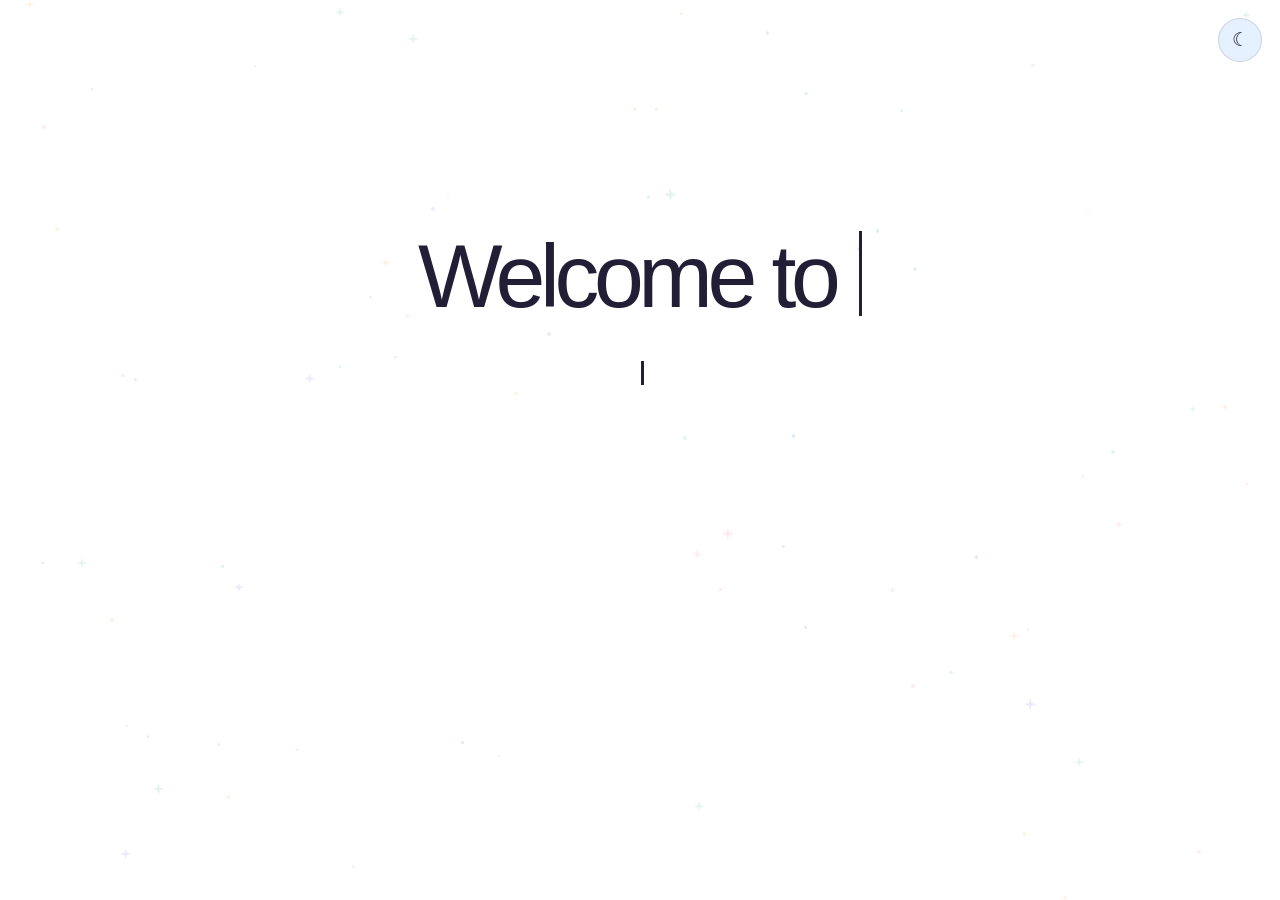
==== commit dfb3f00d: "Update index.html" ====
--- a/index.html
+++ b/index.html
@@ -3,7 +3,7 @@
 <head>
   <meta charset="utf-8">
   <meta name="viewport" content="width=device-width, initial-scale=1">
-  <meta name="description" content="Roya Akrami: electrical engineering, research, machine learning, biomechanics, and space science.">
+  <meta name="description" content="Roya Akrami — electrical engineering, machine learning, embedded systems, hardware integration, and space science.">
   <title>Welcome | Roya Akrami</title>
   <script>try{if(localStorage.getItem('theme')==='dark')document.documentElement.dataset.theme='dark'}catch(e){}</script>
   <link rel="stylesheet" href="styles.css">
